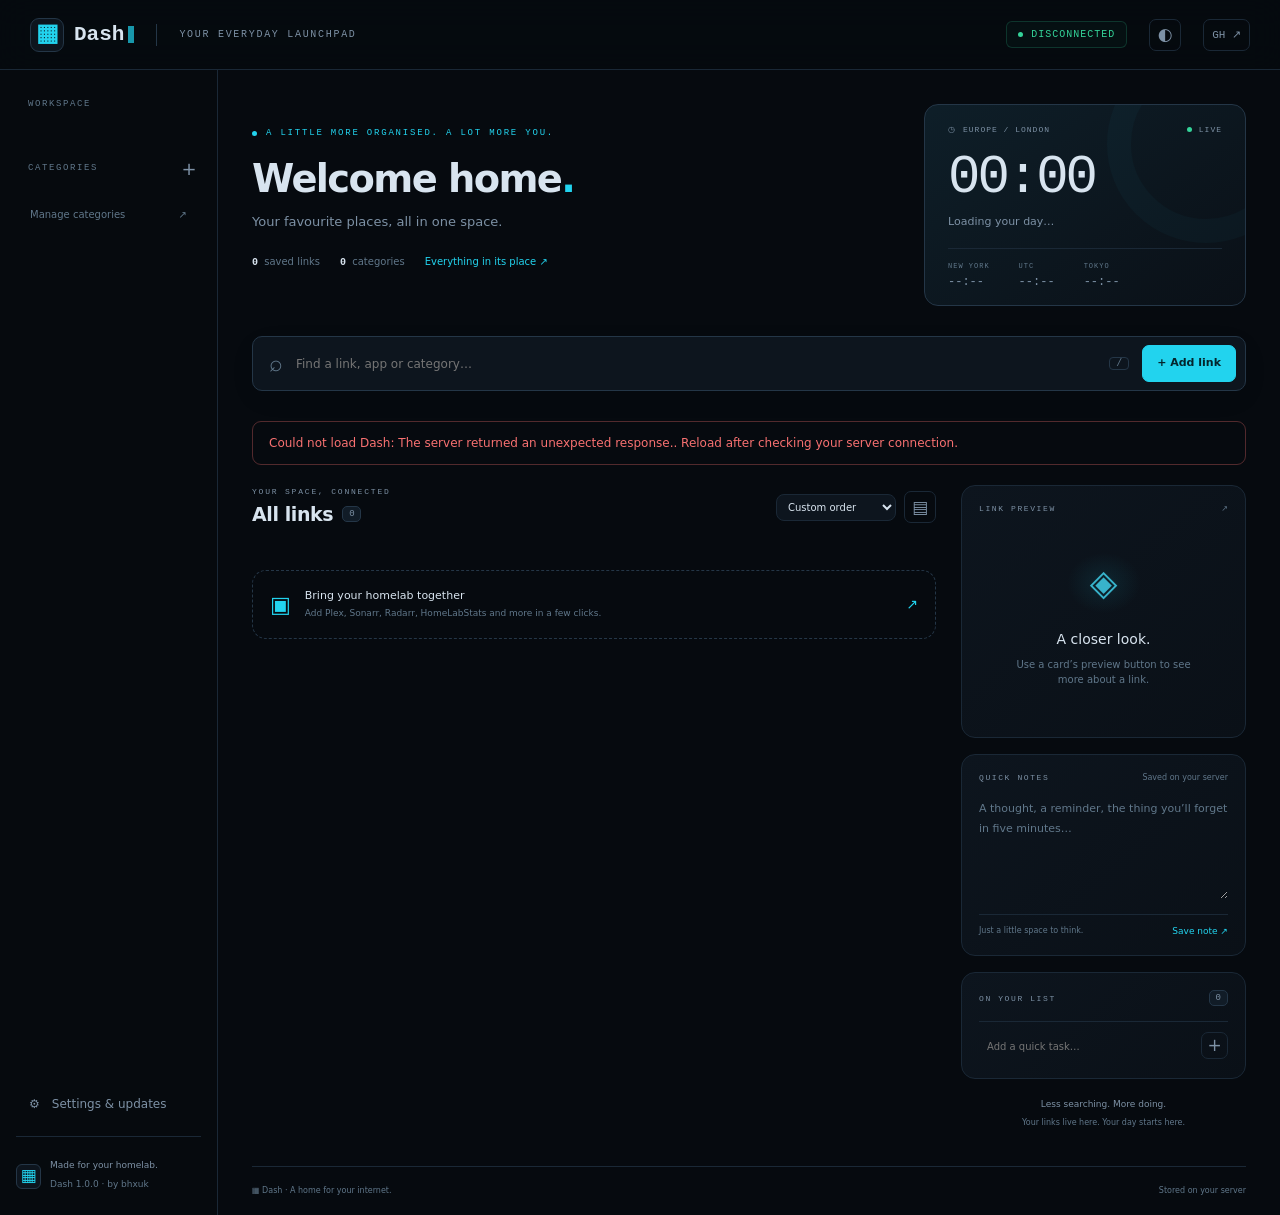
==== app/static/index.html @ 70011d91 "Build Dash v1.0.0 with Docker dashboard, release updates and website" ====
<!doctype html>
<html lang="en"><head><meta charset="utf-8"><meta name="viewport" content="width=device-width,initial-scale=1"><meta name="theme-color" content="#060a0f"><meta name="description" content="Dash by bhxuk. Your links, apps and everyday essentials in one personal dashboard."><title>Dash · Your everyday launchpad</title><link rel="icon" href="icon.svg" type="image/svg+xml"><link rel="stylesheet" href="app.css"><script defer src="app.js"></script></head>
<body>
<div id="demoBanner" class="demo-banner" hidden>INTERACTIVE DEMO · Changes stay in this browser. <a href="../#install">Run Dash on your server ↗</a></div>
<header class="top"><a class="logo" href="#"><span class="mark">▦</span> Dash<span class="cursor"></span></a><span class="divider"></span><span class="top-sub">YOUR EVERYDAY LAUNCHPAD</span><span class="spacer"></span><span class="pill"><i></i><span id="connection">LOCAL NETWORK</span></span><button id="themeToggle" class="iconbtn" aria-label="Toggle light and dark theme">◐</button><a class="iconbtn github" href="https://github.com/bhxuk/Dash" target="_blank" rel="noopener noreferrer" aria-label="GitHub repository">GH ↗</a></header>
<div class="shell">
<aside class="sidebar"><div class="side-label">WORKSPACE</div><nav id="mainNav" aria-label="Dashboard views"></nav><div class="side-title"><span class="side-label">CATEGORIES</span><button class="iconbtn" id="addCategory" aria-label="Add category">+</button></div><nav id="categoryNav" aria-label="Link categories"></nav><button class="sidebar-add" id="manageCategories">Manage categories <span>↗</span></button><div class="side-bottom"><button id="openSettings" class="navitem">⚙ <span>Settings & updates</span></button><div class="side-foot"><span class="mark mini">▦</span><div><b>Made for your homelab.</b><span>Dash <span id="version">1.0.0</span> · by bhxuk</span></div></div></div></aside>
<main>
<section class="hero"><div class="hero-copy"><div class="eyebrow"><span class="tiny-dot"></span> A LITTLE MORE ORGANISED. A LOT MORE YOU.</div><h1 id="greeting">Welcome home<span>.</span></h1><p id="dashboardName">Your favourite places, all in one space.</p><div class="hero-stats"><span><b id="linkCount">0</b> saved links</span><span><b id="categoryCount">0</b> categories</span><span class="accent-text">Everything in its place ↗</span></div></div><div class="clock-wrap"><div class="clock-label"><span>◷</span> <span id="clockZone">EUROPE / LONDON</span><span class="spacer"></span><span class="live-dot"></span> LIVE</div><div id="clock" class="clock">00:00</div><div id="date" class="date">Loading your day…</div><div class="world-clocks"><div><span>NEW YORK</span><b id="clockNY">--:--</b></div><div><span>UTC</span><b id="clockUTC">--:--</b></div><div><span>TOKYO</span><b id="clockTokyo">--:--</b></div></div></div></section>
<div class="commandbar"><span class="search-icon">⌕</span><input id="search" type="search" placeholder="Find a link, app or category…" aria-label="Search saved links"><kbd>/</kbd><button id="addLink" class="btn primary">+ Add link</button></div>
<div id="errorBanner" class="error-banner" hidden></div>
<div class="workspace"><section class="link-section"><div class="section-head"><div><div class="eyebrow" id="viewEyebrow">YOUR SPACE, CONNECTED</div><h2 id="viewTitle">All links <span id="viewCount" class="count">0</span></h2></div><div class="section-actions"><select id="sort" aria-label="Sort links"><option value="manual">Custom order</option><option value="name">A–Z</option><option value="visits">Most opened</option><option value="recent">Recently opened</option></select><button class="iconbtn" id="compactToggle" aria-label="Toggle compact cards">▤</button></div></div><div id="linkGrid" class="link-grid"></div><div id="empty" class="empty panel" hidden><span>◇</span><h3>A little room for something good.</h3><p id="emptyText">Add a link to make this space yours.</p><button id="emptyAdd" class="btn primary">+ Add your first link</button></div><button id="starterButton" class="starter"><span class="starter-icon">▣</span><span><b>Bring your homelab together</b><small>Add Plex, Sonarr, Radarr, HomeLabStats and more in a few clicks.</small></span><span class="starter-arrow">↗</span></button></section>
<aside class="right-rail"><section class="panel preview-panel"><div class="panel-heading"><h3>LINK PREVIEW</h3><span class="dim">↗</span></div><div id="previewContent"><div class="preview-placeholder"><div class="preview-orbit">◈</div><b>A closer look.</b><p>Use a card’s preview button to see more about a link.</p></div></div></section><section class="panel notes-panel"><div class="panel-heading"><h3>QUICK NOTES</h3><span id="noteStatus" class="dim">Saved on your server</span></div><textarea id="notes" maxlength="20000" aria-label="Quick notes" placeholder="A thought, a reminder, the thing you’ll forget in five minutes…"></textarea><div class="notes-foot"><span>Just a little space to think.</span><button class="textbtn" id="saveNotes">Save note ↗</button></div></section><section class="panel tasks-panel"><div class="panel-heading"><h3>ON YOUR LIST</h3><span id="taskCount" class="count">0</span></div><div id="tasks"></div><form id="taskForm"><input id="taskInput" maxlength="200" placeholder="Add a quick task…" aria-label="New task" required><button class="iconbtn" aria-label="Add task">+</button></form></section><div class="rail-footer">Less searching. More doing.<br><span>Your links live here. Your day starts here.</span></div></aside></div>
<footer><span>▦ Dash · A home for your internet.</span><span id="saveState">Stored on your server</span></footer>
</main></div>
<dialog id="editor"><form id="linkForm"><div class="dialog-head"><div><div class="eyebrow">MAKE IT YOURS</div><h2 id="editorTitle">Add a link</h2></div><button type="button" class="iconbtn" data-close aria-label="Close editor">✕</button></div><input type="hidden" id="linkId"><div class="form-grid"><label>Name<input id="linkName" maxlength="80" required placeholder="e.g. Plex"></label><label>Category<select id="linkCategory" required></select></label><label class="wide">Website or app URL<input id="linkUrl" type="url" required maxlength="2048" placeholder="http://server.local:32400/web"></label><label class="wide">Description<textarea id="linkDescription" maxlength="500" rows="2" placeholder="What lives here?"></textarea></label><label>Icon / initials<input id="linkIcon" maxlength="8" placeholder="▶ or PX"></label><label>Accent colour<select id="linkColor"><option value="#22d3ee">Cyan</option><option value="#a78bfa">Violet</option><option value="#34d399">Mint</option><option value="#fbbf24">Amber</option><option value="#f472b6">Pink</option><option value="#60a5fa">Blue</option></select></label><label class="wide">Preview image URL <span class="dim">(optional)</span><input id="linkImage" type="url" maxlength="2048" placeholder="https://example.com/preview.jpg"></label><label class="checklabel wide"><input id="linkPinned" type="checkbox"> Pin to favourites</label></div><div class="dialog-foot"><button type="button" id="deleteLink" class="btn danger" hidden>Delete link</button><span class="spacer"></span><button type="button" class="btn" data-close>Cancel</button><button type="submit" class="btn primary">Save link</button></div></form></dialog>
<dialog id="categoryDialog"><div class="dialog-head"><div><div class="eyebrow">A PLACE FOR EVERYTHING</div><h2>Categories</h2></div><button class="iconbtn" data-close aria-label="Close categories">✕</button></div><div id="categoryList"></div><form id="categoryForm" class="inline-form"><input id="categoryName" placeholder="New category name" maxlength="40" required aria-label="Category name"><button class="btn primary">+ Add</button></form><p class="hint">Rename or move categories using the controls above. A category must be empty before it can be deleted.</p></dialog>
<dialog id="settingsDialog" class="settings-dialog"><div class="dialog-head"><div><div class="eyebrow">YOUR DASH, YOUR WAY</div><h2>Settings & updates</h2></div><button class="iconbtn" data-close aria-label="Close settings">✕</button></div><div class="settings-tabs" role="tablist"><button class="active" data-tab="appearance">Appearance</button><button data-tab="data">Data & backup</button><button data-tab="updates">Updates</button></div><section id="settings-appearance" class="settings-view"><form id="settingsForm"><div class="form-grid"><label class="wide">Dashboard subtitle<input id="settingName" maxlength="60"></label><label>Theme<select id="settingTheme"><option value="dark">Midnight</option><option value="light">Daylight</option></select></label><label>Background<select id="settingBackground"><option value="aurora">Aurora glow</option><option value="plain">Plain</option><option value="grid">Subtle grid</option></select></label><label>Main clock time zone<input id="settingTimezone" placeholder="Europe/London" required></label><label>Accent<select id="settingAccent"></select></label><label class="checklabel"><input id="settingSeconds" type="checkbox"> Show clock seconds</label><label class="checklabel"><input id="settingCompact" type="checkbox"> Compact cards</label></div><p class="hint">Dates use UK formatting. World clocks show New York, UTC and Tokyo.</p><button class="btn primary">Save preferences</button></form></section><section id="settings-data" class="settings-view" hidden><h3>Keep a copy of your space.</h3><p>Export your links, categories, notes, tasks and appearance as a JSON file. Import it to restore or move your dashboard.</p><div class="row"><button class="btn primary" id="exportData">↓ Export backup</button><button class="btn" id="importButton">↑ Import backup</button><input type="file" id="importFile" accept=".json,application/json" hidden></div><hr><h3>Server snapshot</h3><p>Create an additional copy in the server’s data/backups folder. Imports and updates create one automatically.</p><button class="btn" id="backupData">Create snapshot</button><div class="notice">No login is enabled. Keep Dash on your trusted LAN; anyone who can reach it can edit the dashboard.</div></section><section id="settings-updates" class="settings-view" hidden><div class="version-grid"><div><span>INSTALLED</span><b id="installedVersion">1.0.0</b></div><div><span>LATEST</span><b id="latestVersion">—</b></div><div><span>CHANNEL</span><b>Stable</b></div></div><p id="updateMessage">Check GitHub for a published release.</p><div class="row"><button class="btn" id="checkUpdates">Check for updates</button><button class="btn primary" id="applyUpdate" hidden>Update now ↗</button></div><pre id="updateLog" hidden></pre><hr><h3>Changelog</h3><pre id="changelog" class="changelog">Loading…</pre></section></dialog>
<dialog id="starterDialog"><form id="starterForm"><div class="dialog-head"><div><div class="eyebrow">THE WHOLE HOMELAB, ONE PLACE</div><h2>Add your apps</h2></div><button type="button" class="iconbtn" data-close aria-label="Close starter pack">✕</button></div><label>Server address<input id="starterHost" required placeholder="server.local"></label><p class="hint">Choose the shortcuts to add. Standard ports are starting points; edit any card afterwards to match your setup.</p><div id="starterOptions" class="starter-options"></div><div class="dialog-foot"><button type="button" class="btn" data-close>Cancel</button><button class="btn primary">Add selected apps</button></div></form></dialog>
<dialog id="embedDialog" class="embed-dialog"><div class="dialog-head"><h2 id="embedTitle">Website preview</h2><span class="spacer"></span><button class="iconbtn" data-close aria-label="Close website preview">✕</button></div><p class="notice">Some sites block embedded previews. If the area stays blank or shows an error, use <a id="embedOpen" target="_blank" rel="noopener noreferrer">Open website ↗</a>.</p><iframe id="embedFrame" title="Selected website preview" sandbox="allow-scripts allow-forms allow-same-origin" referrerpolicy="no-referrer"></iframe></dialog>
<div id="toast" role="status" aria-live="polite"></div>
</body></html>
---- app/static/app.css ----
:root{color-scheme:dark;--bg:#060a0f;--bg2:#0a1017;--panel:#0d151e;--panel2:#111c27;--line:#1a2836;--line2:#243647;--text:#d8e4ef;--muted:#7d91a5;--dim:#60778a;--accent:#22d3ee;--green:#34d399;--red:#f87171;--sans:system-ui,-apple-system,"Segoe UI",sans-serif;--mono:ui-monospace,"Cascadia Code",Consolas,monospace;--r:14px}
*{box-sizing:border-box}[hidden]{display:none!important}body{margin:0;background:var(--bg);color:var(--text);font:14px/1.5 var(--sans);-webkit-font-smoothing:antialiased}body[data-theme=light]{color-scheme:light;--bg:#eef3f8;--bg2:#f7f9fc;--panel:#fff;--panel2:#e9f0f6;--line:#dce5ed;--line2:#c9d7e3;--text:#172d40;--muted:#52697c;--dim:#657b8c}body[data-background=aurora]{background-image:radial-gradient(900px 500px at 80% 5%,color-mix(in srgb,var(--accent) 6%,transparent),transparent 65%),radial-gradient(700px 500px at 15% 70%,#a78bfa08,transparent 65%)}body[data-background=grid]{background-image:linear-gradient(var(--line) 1px,transparent 1px),linear-gradient(90deg,var(--line) 1px,transparent 1px);background-size:42px 42px}a{color:var(--accent);text-decoration:none}button,input,select,textarea{font:inherit}button{cursor:pointer;color:inherit}input,textarea,select{background:var(--bg2);border:1px solid var(--line2);border-radius:8px;padding:10px 12px;color:var(--text);min-width:0}input:focus,textarea:focus,select:focus{outline:2px solid color-mix(in srgb,var(--accent) 50%,transparent);outline-offset:2px}button:focus-visible,a:focus-visible{outline:2px solid var(--accent);outline-offset:3px}button:disabled{opacity:.5;cursor:wait}.spacer{flex:1}.dim,.hint{color:var(--dim)}.hint{font-size:12px}.accent-text{color:var(--accent)}.top{height:70px;border-bottom:1px solid var(--line);display:flex;align-items:center;gap:22px;padding:0 30px;position:sticky;top:0;z-index:10;background:color-mix(in srgb,var(--bg) 90%,transparent);backdrop-filter:blur(16px)}.logo{color:var(--text);font-size:21px;font-weight:700;display:flex;align-items:center;gap:10px;font-family:var(--mono)}.mark{display:inline-flex;align-items:center;justify-content:center;border:1px solid var(--line2);border-radius:9px;width:34px;height:34px;color:var(--accent);background:var(--panel);font-size:24px}.cursor{height:17px;width:6px;background:var(--accent);margin-left:-6px;opacity:.7}.divider{height:22px;border-left:1px solid var(--line2)}.top-sub{font:10px var(--mono);letter-spacing:1.7px;color:var(--muted)}.pill{display:flex;align-items:center;gap:8px;border:1px solid #34d39930;background:#34d39908;color:var(--green);font:10px var(--mono);letter-spacing:1px;padding:7px 11px;border-radius:6px}.pill i,.tiny-dot,.live-dot{width:5px;height:5px;background:currentColor;border-radius:50%;display:inline-block}.iconbtn{display:inline-flex;align-items:center;justify-content:center;border:1px solid var(--line);background:transparent;border-radius:7px;width:32px;height:32px;color:var(--muted);font-size:17px;flex:none}.iconbtn:hover{color:var(--accent);border-color:var(--line2);background:var(--panel2)}.github{width:auto;font:11px var(--mono);padding:0 8px}.shell{display:grid;grid-template-columns:218px minmax(0,1fr);min-height:calc(100vh - 70px)}.sidebar{border-right:1px solid var(--line);padding:29px 16px 0;display:flex;flex-direction:column;background:color-mix(in srgb,var(--bg) 70%,transparent)}.side-label{font:9px var(--mono);letter-spacing:1.6px;color:var(--dim);padding-left:12px}.side-title{display:flex;align-items:center;justify-content:space-between;margin-top:32px;margin-bottom:10px}.side-title .iconbtn{border:0;width:24px;height:24px;font-size:18px}.sidebar nav{display:grid;gap:5px}.sidebar nav:first-of-type{margin-top:15px}.navitem{display:flex;gap:12px;align-items:center;text-align:left;width:100%;padding:10px 12px;border:1px solid transparent;background:transparent;border-radius:8px;color:var(--muted);font-size:12px}.navitem>span:first-of-type{flex:1}.navitem .nav-count{flex:none}.navitem .nav-count{font:10px var(--mono);background:var(--panel2);border-radius:4px;padding:1px 5px}.navitem:hover{background:var(--panel)}.navitem.active{color:var(--accent);border-color:color-mix(in srgb,var(--accent) 18%,transparent);background:color-mix(in srgb,var(--accent) 7%,transparent)}.navitem.active .nav-count{background:color-mix(in srgb,var(--accent) 12%,transparent)}.sidebar-add{border:0;background:none;color:var(--dim);text-align:left;font-size:10px;margin:16px 8px 30px;display:flex;justify-content:space-between}.side-bottom{margin-top:auto;padding-top:40px}.side-foot{border-top:1px solid var(--line);margin-top:12px;padding:22px 0;display:flex;gap:9px;align-items:center}.mini{width:25px;height:25px;font-size:17px;border-radius:6px}.side-foot b{display:block;font-size:9px;font-weight:500;color:var(--muted)}.side-foot div>span{font-size:9px;color:var(--dim)}main{width:100%;max-width:1650px;margin:auto;padding:34px 34px 0}.hero{display:grid;grid-template-columns:minmax(0,1fr) 322px;gap:25px;margin-bottom:30px}.hero-copy{padding:24px 0}.eyebrow{font:9px var(--mono);letter-spacing:1.8px;color:var(--muted)}.hero-copy .eyebrow{color:var(--accent);display:flex;align-items:center;gap:9px}h1{font-size:clamp(30px,3vw,46px);font-weight:650;letter-spacing:-1.6px;margin:18px 0 7px;line-height:1.2}h1 span{color:var(--accent)}.hero-copy p{font-size:13px;color:var(--muted);margin:10px 0 22px}.hero-stats{display:flex;gap:20px;font-size:10px;color:var(--dim);flex-wrap:wrap}.hero-stats b{color:var(--text);font-family:var(--mono);margin-right:3px}.hero-stats .accent-text{font-size:10px}.clock-wrap{background:linear-gradient(145deg,color-mix(in srgb,var(--accent) 5%,var(--panel)),var(--bg2));border:1px solid var(--line2);border-radius:var(--r);padding:20px 23px 16px;position:relative;overflow:hidden}.clock-wrap:after{content:"";position:absolute;width:150px;height:150px;right:-60px;top:-60px;border-radius:50%;border:24px solid color-mix(in srgb,var(--accent) 3%,transparent);pointer-events:none}.clock-label{display:flex;align-items:center;gap:7px;font:8px var(--mono);letter-spacing:1px;color:var(--muted)}.live-dot{color:var(--green)}.clock{font:54px/1.2 var(--mono);letter-spacing:-3px;color:var(--text);margin:12px 0 3px;font-variant-numeric:tabular-nums}.clock.with-seconds{font-size:43px}.date{font-size:11px;color:var(--muted)}.world-clocks{display:flex;gap:29px;border-top:1px solid var(--line);padding-top:13px;margin-top:18px}.world-clocks span{font:7px var(--mono);letter-spacing:1px;color:var(--dim);display:block}.world-clocks b{font:12px var(--mono);margin-top:5px;display:block;color:var(--muted)}.commandbar{display:flex;align-items:center;gap:13px;border:1px solid var(--line2);background:var(--panel);border-radius:10px;padding:8px 9px 8px 16px;margin-bottom:30px;box-shadow:0 8px 30px #0000000a}.commandbar input{flex:1;background:none;border:0;padding:5px 0;outline:0;font-size:12px}.search-icon{font-size:23px;color:var(--dim);line-height:1}kbd{font:10px var(--mono);border:1px solid var(--line2);border-radius:4px;padding:0 6px;color:var(--dim)}.btn{display:inline-flex;align-items:center;justify-content:center;gap:6px;border:1px solid var(--line2);border-radius:7px;background:var(--panel2);padding:9px 14px;font-size:11px;font-weight:600;color:var(--text)}.btn:hover{border-color:var(--accent);color:var(--accent)}.btn.primary{background:var(--accent);color:#04252c;border-color:var(--accent)}.btn.primary:hover{filter:brightness(1.1)}.danger{color:var(--red)}.workspace{display:grid;grid-template-columns:minmax(0,1fr) 285px;gap:25px;align-items:start}.section-head{display:flex;align-items:center;justify-content:space-between;gap:10px;margin-bottom:20px;min-height:45px}.section-head h2{font-size:19px;letter-spacing:-.4px;margin:4px 0 0;display:flex;align-items:center;gap:9px}.count{font:9px var(--mono);padding:2px 6px;border:1px solid var(--line2);border-radius:5px;color:var(--muted);background:var(--panel2)}.section-head .eyebrow{font-size:8px}.section-actions{display:flex;gap:8px;align-items:center}.section-actions select{font-size:10px;padding:6px 7px;border-color:var(--line);background:var(--panel)}.link-grid{display:grid;grid-template-columns:repeat(3,minmax(0,1fr));gap:13px}.link-card{background:linear-gradient(145deg,var(--panel),var(--bg2));border:1px solid var(--line);border-radius:var(--r);padding:17px 16px 11px;position:relative;min-width:0;transition:border-color .2s,transform .2s,box-shadow .2s}.link-card:hover{border-color:color-mix(in srgb,var(--card-accent) 55%,var(--line));transform:translateY(-2px);box-shadow:0 8px 24px #00000012}.card-top{display:flex;align-items:center;justify-content:space-between;margin-bottom:17px}.app-icon{height:39px;width:39px;display:flex;align-items:center;justify-content:center;border:1px solid color-mix(in srgb,var(--card-accent,var(--accent)) 25%,transparent);border-radius:11px;background:color-mix(in srgb,var(--card-accent,var(--accent)) 9%,var(--bg2));font:600 17px var(--mono);color:var(--card-accent,var(--accent));flex:none}.pin{border:0;background:transparent;color:var(--dim);font-size:17px;padding:4px}.pin.on{color:var(--card-accent)}.link-main{display:block;color:var(--text);outline-offset:5px}.link-main h3{font-size:13px;margin:0 0 5px;font-weight:600;white-space:nowrap;overflow:hidden;text-overflow:ellipsis;display:flex;gap:8px;justify-content:space-between}.link-main h3 span{font-weight:400;color:var(--dim);font-size:11px}.link-main p{font-size:10px;color:var(--muted);line-height:1.6;height:32px;overflow:hidden;display:-webkit-box;-webkit-line-clamp:2;-webkit-box-orient:vertical;margin:0 0 14px}.card-bottom{border-top:1px solid var(--line);padding-top:9px;display:flex;align-items:center;gap:7px}.card-bottom small{font:8px var(--mono);color:var(--dim);overflow:hidden;text-overflow:ellipsis;white-space:nowrap;flex:1}.card-bottom button{border:0;background:none;color:var(--dim);font-size:12px;padding:2px 4px}.card-bottom button:hover{color:var(--accent)}.drag-handle{cursor:grab}.card-bottom .move{display:none}.link-card:focus-within .move{display:inline-block}.link-card.dragging{opacity:.35}.compact .link-grid{grid-template-columns:repeat(2,minmax(0,1fr))}.compact .link-card{padding:13px}.compact .card-top{float:left;margin:0 12px 8px 0}.compact .app-icon{width:32px;height:32px;font-size:13px}.compact .pin{display:none}.compact .link-main p{height:16px;margin-bottom:10px}.compact .card-bottom{clear:both}.panel{background:linear-gradient(140deg,var(--panel),var(--bg2));border:1px solid var(--line);border-radius:var(--r);padding:17px}.right-rail{display:grid;gap:16px}.panel-heading{display:flex;justify-content:space-between;align-items:center;margin-bottom:15px;gap:8px}.panel-heading h3{margin:0;font:8px var(--mono);letter-spacing:1.6px;color:var(--muted)}.panel-heading .dim{font-size:8px}.preview-placeholder{padding:20px 14px 26px;text-align:center}.preview-orbit{width:80px;height:66px;display:flex;align-items:center;justify-content:center;margin:0 auto 13px;font-size:36px;color:color-mix(in srgb,var(--accent) 65%,var(--dim));background:radial-gradient(ellipse,color-mix(in srgb,var(--accent) 10%,transparent),transparent 65%)}.preview-placeholder b{font-size:14px;font-weight:500}.preview-placeholder p{font-size:10px;color:var(--dim);max-width:180px;margin:7px auto}.preview-detail .app-icon{width:54px;height:54px;font-size:24px;margin-bottom:14px}.preview-detail h3{margin:0 0 5px;font-size:19px;word-break:break-word}.preview-detail p{font-size:11px;color:var(--muted);white-space:pre-wrap;word-break:break-word}.preview-domain{font:9px var(--mono);color:var(--dim);word-break:break-all}.preview-image{width:100%;aspect-ratio:16/10;object-fit:cover;border:1px solid var(--line);border-radius:8px;margin-bottom:13px}.preview-meta{font-size:9px;color:var(--dim);margin:12px 0}.preview-buttons{display:flex;gap:7px;flex-wrap:wrap}.preview-buttons .btn{font-size:9px;padding:7px 10px}.preview-detail .hint{font-size:9px}.notes-panel textarea{resize:vertical;min-height:100px;width:100%;border:0;background:none;padding:0;color:var(--text);font-size:11px;line-height:1.8}.notes-panel textarea::placeholder{color:var(--dim)}.notes-foot{display:flex;justify-content:space-between;gap:5px;border-top:1px solid var(--line);padding-top:10px;margin-top:9px;font-size:8px;color:var(--dim)}.textbtn{border:0;padding:0;background:none;color:var(--accent);font-size:9px}.task{display:flex;gap:8px;align-items:center;margin-bottom:10px;font-size:11px;word-break:break-word}.task input{accent-color:var(--accent)}.task span{flex:1}.task.done span{text-decoration:line-through;color:var(--dim)}.task .iconbtn{width:20px;height:20px;font-size:11px;border:0}.tasks-panel form{display:flex;gap:5px;border-top:1px solid var(--line);padding-top:10px}.tasks-panel form input{width:100%;font-size:10px;padding:7px 8px;background:none;border:0}.tasks-panel form button{width:27px;height:27px}.rail-footer{text-align:center;font-size:9px;color:var(--muted);line-height:2}.rail-footer span{font-size:8px;color:var(--dim)}.starter{display:flex;align-items:center;gap:14px;width:100%;padding:17px;border:1px dashed var(--line2);border-radius:var(--r);background:transparent;margin-top:20px;text-align:left}.starter:hover{border-color:var(--accent)}.starter-icon{font-size:22px;color:var(--accent)}.starter b{font-size:11px;font-weight:500;display:block}.starter small{display:block;font-size:9px;color:var(--dim);margin-top:3px}.starter-arrow{margin-left:auto;color:var(--accent)}footer{border-top:1px solid var(--line);margin-top:35px;padding:18px 0;display:flex;justify-content:space-between;font-size:8px;color:var(--dim)}.empty{text-align:center;padding:45px 20px}.empty>span{font-size:30px;color:var(--accent)}.empty h3{font-size:15px}.empty p{font-size:12px;color:var(--muted)}dialog{width:min(540px,calc(100% - 30px));max-height:90vh;border:1px solid var(--line2);border-radius:17px;background:var(--panel);color:var(--text);padding:25px;box-shadow:0 30px 90px #0008}dialog::backdrop{background:#020508ba;backdrop-filter:blur(5px)}.dialog-head{display:flex;align-items:center;justify-content:space-between;gap:10px;margin-bottom:24px}.dialog-head h2{font-size:22px;margin:4px 0}.dialog-head .eyebrow{font-size:8px}.form-grid{display:grid;grid-template-columns:1fr 1fr;gap:15px}.wide{grid-column:1/-1}label{font-size:11px;color:var(--muted);display:flex;flex-direction:column;gap:6px}label input,label textarea,label select{width:100%;font-size:12px}.checklabel{flex-direction:row;align-items:center}.checklabel input{width:auto;accent-color:var(--accent)}.dialog-foot{display:flex;gap:8px;align-items:center;border-top:1px solid var(--line);padding-top:18px;margin-top:22px}.settings-dialog{width:min(680px,calc(100% - 30px))}.settings-tabs{display:flex;gap:5px;border-bottom:1px solid var(--line);margin-bottom:22px}.settings-tabs button{border:0;border-bottom:2px solid transparent;background:none;color:var(--muted);padding:9px 12px;font-size:12px}.settings-tabs .active{border-color:var(--accent);color:var(--accent)}.settings-view p{font-size:12px;color:var(--muted)}.settings-view h3{font-size:14px}.settings-view .btn{margin-top:8px}.row{display:flex;gap:10px;align-items:center;flex-wrap:wrap}hr{border:0;border-top:1px solid var(--line);margin:24px 0}.notice{background:var(--bg2);border:1px solid var(--line2);border-radius:8px;font-size:11px;color:var(--muted);padding:12px;margin-top:20px}.version-grid{display:grid;grid-template-columns:repeat(3,1fr);gap:12px}.version-grid>div{border:1px solid var(--line);border-radius:9px;padding:14px;background:var(--bg2)}.version-grid span{display:block;font:8px var(--mono);color:var(--muted);letter-spacing:1px}.version-grid b{display:block;font:22px var(--mono);margin-top:7px}.changelog,#updateLog{font:11px/1.8 var(--mono);white-space:pre-wrap;overflow:auto;max-height:300px;word-break:break-word;background:var(--bg2);padding:14px;border:1px solid var(--line);border-radius:8px}.category-row{display:flex;gap:6px;margin-bottom:9px;align-items:center}.category-row input{flex:1;width:100%;font-size:12px}.category-row .iconbtn{font-size:13px}.inline-form{display:flex;gap:8px;border-top:1px solid var(--line);padding-top:17px;margin-top:17px}.inline-form input{flex:1;width:100%;font-size:12px}.starter-options{display:grid;grid-template-columns:1fr 1fr;gap:10px}.starter-choice{display:flex;flex-direction:row;gap:10px;border:1px solid var(--line);border-radius:8px;padding:12px;background:var(--bg2);align-items:center}.starter-choice input{width:auto;accent-color:var(--accent)}.starter-choice small{display:block;font:9px var(--mono);color:var(--dim);margin-top:3px}.embed-dialog{width:min(1100px,calc(100% - 30px));height:85vh;display:none;flex-direction:column}.embed-dialog[open]{display:flex}.embed-dialog .dialog-head{margin-bottom:0}.embed-dialog iframe{flex:1;border:1px solid var(--line);border-radius:8px;width:100%;background:white;min-height:200px;margin-top:15px}.embed-dialog .notice{margin-top:10px}#toast{position:fixed;bottom:24px;left:50%;transform:translate(-50%,30px);opacity:0;pointer-events:none;z-index:100;border:1px solid var(--line2);background:var(--panel2);box-shadow:0 10px 30px #0004;padding:12px 20px;border-radius:10px;font-size:12px;max-width:90vw;transition:.2s}#toast.show{transform:translate(-50%,0);opacity:1}.error-banner{border:1px solid #f8717150;color:var(--red);padding:12px 16px;margin-bottom:20px;border-radius:9px;font-size:12px}.demo-banner{background:linear-gradient(90deg,#22d3ee15,#a78bfa15);padding:8px 15px;text-align:center;font-size:11px;border-bottom:1px solid var(--line);color:var(--muted)}.demo-banner a{margin-left:12px}@media(min-width:1600px){.link-grid{grid-template-columns:repeat(4,minmax(0,1fr))}}@media(max-width:1220px){main{padding:26px 24px 0}.workspace{grid-template-columns:minmax(0,1fr) 250px;gap:18px}.link-grid{grid-template-columns:repeat(2,minmax(0,1fr))}.hero{grid-template-columns:minmax(0,1fr) 295px}.hero-stats .accent-text{display:none}.hero-copy .eyebrow{font-size:8px;letter-spacing:1px}}@media(max-width:1000px){.shell{grid-template-columns:180px minmax(0,1fr)}.sidebar{padding-left:10px;padding-right:10px}.workspace{grid-template-columns:1fr}.right-rail{grid-template-columns:1fr 1fr}.preview-panel{grid-row:span 2}.rail-footer{display:none}.link-grid{grid-template-columns:repeat(3,minmax(0,1fr))}.hero{grid-template-columns:1fr 260px;gap:12px}.clock{font-size:47px}.hero-stats{gap:10px}.clock-wrap{padding:17px}.hero-copy{padding:16px 0}.hero-copy .eyebrow{font-size:7px}.hero-copy p{font-size:11px}.top-sub{font-size:8px}}@media(max-width:760px){.top{height:60px;padding:0 17px;gap:12px}.top-sub,.divider,.github{display:none}.pill{font-size:8px}.shell{display:block}.sidebar{padding:14px 17px 0;border:0;background:none}.sidebar>.side-label,.side-title,.sidebar-add,.side-bottom{display:none}.sidebar nav{display:flex;overflow:auto;gap:6px;scrollbar-width:none}.sidebar nav:first-of-type{margin:0}.sidebar nav:last-of-type{margin-top:9px}.navitem{width:auto;white-space:nowrap;padding:7px 10px;font-size:10px;gap:7px}.sidebar nav:last-of-type .navitem{border-color:var(--line)}main{padding:22px 17px 0}.hero{grid-template-columns:1fr 230px}.hero-copy .eyebrow{font-size:6px;letter-spacing:.5px}.hero-copy h1{font-size:30px}.hero-copy p{font-size:11px;margin:9px 0}.hero-stats{font-size:8px;margin-top:18px}.clock-wrap{padding:14px}.clock-label{font-size:6px}.clock{font-size:43px}.clock.with-seconds{font-size:32px}.world-clocks{gap:20px}.clock-wrap .date{font-size:9px}.hero{margin-bottom:22px}.commandbar{margin-bottom:22px}.link-grid{grid-template-columns:repeat(3,minmax(0,1fr))}.link-card{padding:13px 12px 9px}.card-top{margin-bottom:12px}.link-main h3{font-size:12px}.link-main p{font-size:9px}.right-rail{gap:12px}.section-head h2{font-size:17px}.section-head .eyebrow{font-size:7px}#openSettings{display:block}.shell:after{content:none}.top #themeToggle{margin-left:0}footer{padding-bottom:60px}.sidebar .side-bottom{display:block;position:fixed;bottom:15px;right:15px;z-index:9;margin:0;padding:0}.side-bottom .side-foot{display:none}.side-bottom>.navitem{background:var(--panel2);border-color:var(--line2);box-shadow:0 5px 20px #0004;font-size:10px;padding:10px}.side-bottom .navitem span{display:inline}}@media(max-width:520px){.hero{grid-template-columns:1fr}.hero-copy{padding:0 0 5px}.hero-copy .eyebrow{font-size:7px;letter-spacing:1px}.hero-copy h1{font-size:36px;margin-top:12px}.hero-copy p{font-size:12px}.hero-stats{font-size:10px;margin:12px 0 0}.clock-wrap{display:grid;grid-template-columns:1fr 1fr;column-gap:15px;padding:17px}.clock-label{grid-column:1/-1;font-size:7px}.clock{font-size:44px;grid-column:1;margin-bottom:0}.clock.with-seconds{font-size:34px}.date{grid-column:1;font-size:9px!important}.world-clocks{grid-column:2;grid-row:2/4;margin:12px 0 0;border-top:0;border-left:1px solid var(--line);padding:0 0 0 18px;display:grid;gap:5px}.world-clocks div{display:flex;align-items:center;justify-content:space-between;gap:10px}.world-clocks span{font-size:6px}.world-clocks b{font-size:10px;margin:0}.link-grid,.compact .link-grid{grid-template-columns:repeat(2,minmax(0,1fr))}.right-rail{grid-template-columns:1fr}.preview-panel{grid-row:auto}.preview-placeholder{padding:8px}.preview-orbit{height:40px;margin-bottom:5px}.commandbar input{font-size:10px}.commandbar{gap:8px;padding-left:12px}.commandbar kbd{display:none}.commandbar .btn{font-size:10px;padding:9px}.section-actions select{max-width:112px;font-size:9px}.section-head{gap:5px}.section-head .eyebrow{letter-spacing:1px;font-size:6px}.starter small{font-size:8px}.starter b{font-size:10px}.form-grid{grid-template-columns:1fr}.wide{grid-column:auto}.settings-tabs button{padding:9px 8px;font-size:10px}.version-grid{gap:7px}.version-grid>div{padding:10px}.version-grid b{font-size:17px}.starter-options{grid-template-columns:1fr 1fr}.category-row{flex-wrap:wrap}.category-row input{flex-basis:100%}.compact .card-top{float:none;margin:0 0 8px}.link-card:focus-within .move{display:inline-block}.card-bottom .move{display:inline-block}.card-bottom small{display:none}}
@media(prefers-reduced-motion:reduce){*,*:before,*:after{animation:none!important;transition:none!important;scroll-behavior:auto!important}}
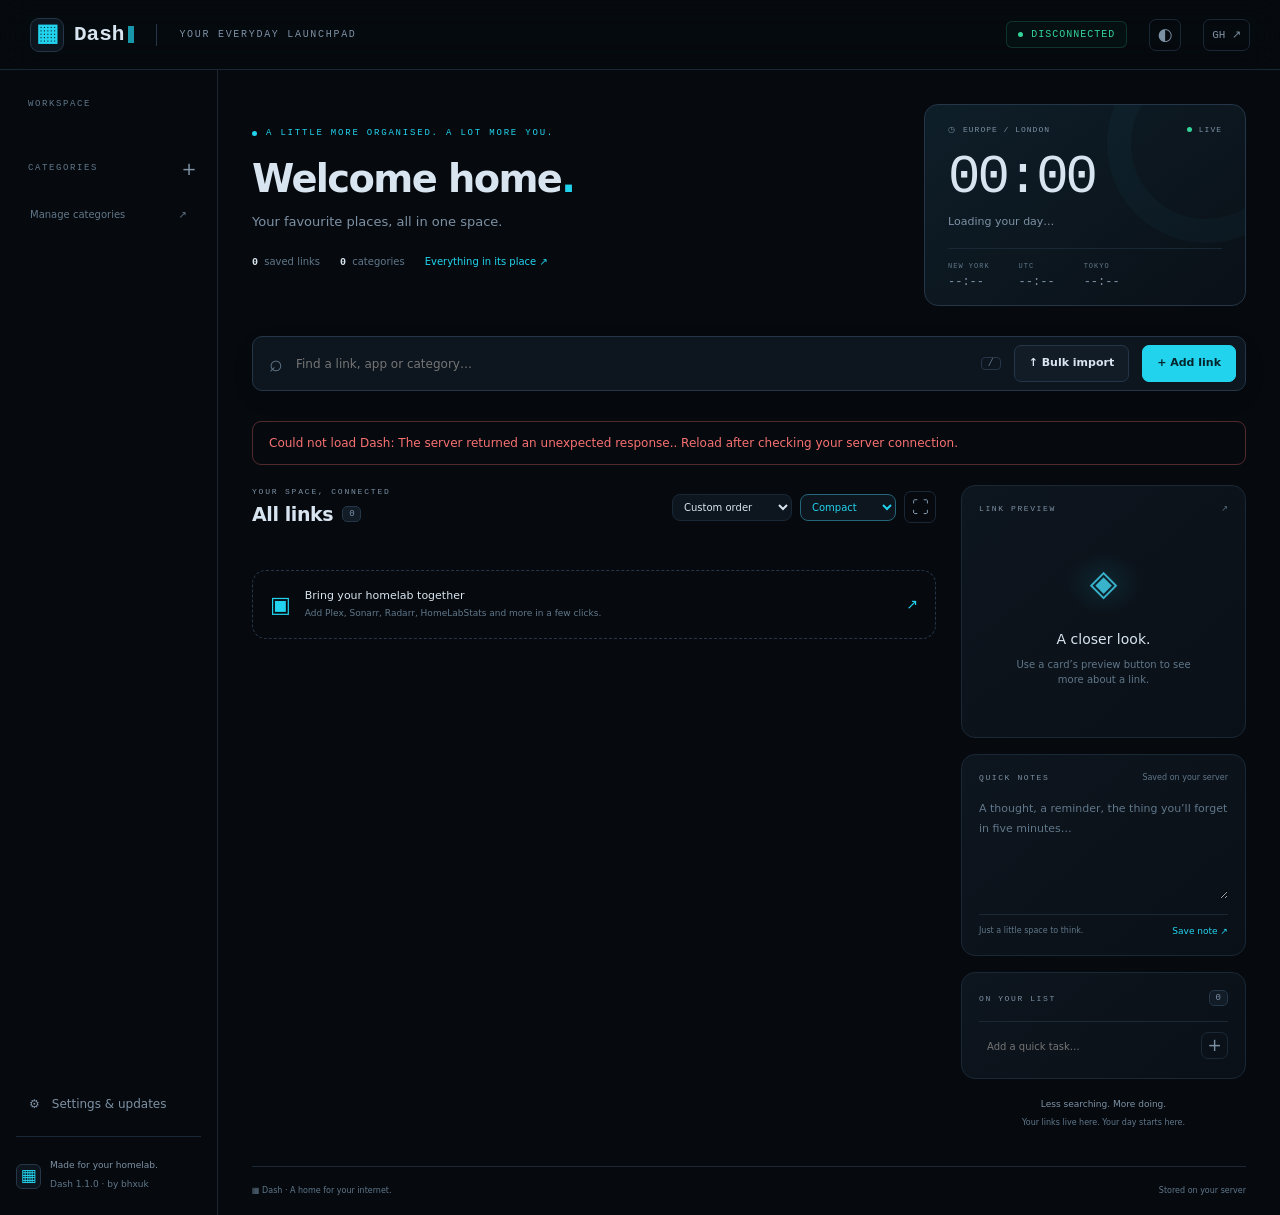
==== commit 016ee371: "Release Dash v1.1.0: bulk link imports, compact table and TV layouts" ====
--- a/app/static/index.html
+++ b/app/static/index.html
@@ -1,22 +1,23 @@
 <!doctype html>
-<html lang="en"><head><meta charset="utf-8"><meta name="viewport" content="width=device-width,initial-scale=1"><meta name="theme-color" content="#060a0f"><meta name="description" content="Dash by bhxuk. Your links, apps and everyday essentials in one personal dashboard."><title>Dash · Your everyday launchpad</title><link rel="icon" href="icon.svg" type="image/svg+xml"><link rel="stylesheet" href="app.css"><script defer src="app.js"></script></head>
+<html lang="en"><head><meta charset="utf-8"><meta name="viewport" content="width=device-width,initial-scale=1"><meta name="theme-color" content="#060a0f"><meta name="description" content="Dash by bhxuk. Your links, apps and everyday essentials in one personal dashboard."><title>Dash · Your everyday launchpad</title><link rel="icon" href="icon.svg" type="image/svg+xml"><link rel="stylesheet" href="app.css"><script defer src="importer.js"></script><script defer src="app.js"></script></head>
 <body>
 <div id="demoBanner" class="demo-banner" hidden>INTERACTIVE DEMO · Changes stay in this browser. <a href="../#install">Run Dash on your server ↗</a></div>
 <header class="top"><a class="logo" href="#"><span class="mark">▦</span> Dash<span class="cursor"></span></a><span class="divider"></span><span class="top-sub">YOUR EVERYDAY LAUNCHPAD</span><span class="spacer"></span><span class="pill"><i></i><span id="connection">LOCAL NETWORK</span></span><button id="themeToggle" class="iconbtn" aria-label="Toggle light and dark theme">◐</button><a class="iconbtn github" href="https://github.com/bhxuk/Dash" target="_blank" rel="noopener noreferrer" aria-label="GitHub repository">GH ↗</a></header>
 <div class="shell">
-<aside class="sidebar"><div class="side-label">WORKSPACE</div><nav id="mainNav" aria-label="Dashboard views"></nav><div class="side-title"><span class="side-label">CATEGORIES</span><button class="iconbtn" id="addCategory" aria-label="Add category">+</button></div><nav id="categoryNav" aria-label="Link categories"></nav><button class="sidebar-add" id="manageCategories">Manage categories <span>↗</span></button><div class="side-bottom"><button id="openSettings" class="navitem">⚙ <span>Settings & updates</span></button><div class="side-foot"><span class="mark mini">▦</span><div><b>Made for your homelab.</b><span>Dash <span id="version">1.0.0</span> · by bhxuk</span></div></div></div></aside>
+<aside class="sidebar"><div class="side-label">WORKSPACE</div><nav id="mainNav" aria-label="Dashboard views"></nav><div class="side-title"><span class="side-label">CATEGORIES</span><button class="iconbtn" id="addCategory" aria-label="Add category">+</button></div><nav id="categoryNav" aria-label="Link categories"></nav><button class="sidebar-add" id="manageCategories">Manage categories <span>↗</span></button><div class="side-bottom"><button id="openSettings" class="navitem">⚙ <span>Settings & updates</span></button><div class="side-foot"><span class="mark mini">▦</span><div><b>Made for your homelab.</b><span>Dash <span id="version">1.1.0</span> · by bhxuk</span></div></div></div></aside>
 <main>
 <section class="hero"><div class="hero-copy"><div class="eyebrow"><span class="tiny-dot"></span> A LITTLE MORE ORGANISED. A LOT MORE YOU.</div><h1 id="greeting">Welcome home<span>.</span></h1><p id="dashboardName">Your favourite places, all in one space.</p><div class="hero-stats"><span><b id="linkCount">0</b> saved links</span><span><b id="categoryCount">0</b> categories</span><span class="accent-text">Everything in its place ↗</span></div></div><div class="clock-wrap"><div class="clock-label"><span>◷</span> <span id="clockZone">EUROPE / LONDON</span><span class="spacer"></span><span class="live-dot"></span> LIVE</div><div id="clock" class="clock">00:00</div><div id="date" class="date">Loading your day…</div><div class="world-clocks"><div><span>NEW YORK</span><b id="clockNY">--:--</b></div><div><span>UTC</span><b id="clockUTC">--:--</b></div><div><span>TOKYO</span><b id="clockTokyo">--:--</b></div></div></div></section>
-<div class="commandbar"><span class="search-icon">⌕</span><input id="search" type="search" placeholder="Find a link, app or category…" aria-label="Search saved links"><kbd>/</kbd><button id="addLink" class="btn primary">+ Add link</button></div>
+<div class="commandbar"><span class="search-icon">⌕</span><input id="search" type="search" placeholder="Find a link, app or category…" aria-label="Search saved links"><kbd>/</kbd><button id="bulkImport" class="btn">↑ Bulk import</button><button id="addLink" class="btn primary">+ Add link</button></div>
 <div id="errorBanner" class="error-banner" hidden></div>
-<div class="workspace"><section class="link-section"><div class="section-head"><div><div class="eyebrow" id="viewEyebrow">YOUR SPACE, CONNECTED</div><h2 id="viewTitle">All links <span id="viewCount" class="count">0</span></h2></div><div class="section-actions"><select id="sort" aria-label="Sort links"><option value="manual">Custom order</option><option value="name">A–Z</option><option value="visits">Most opened</option><option value="recent">Recently opened</option></select><button class="iconbtn" id="compactToggle" aria-label="Toggle compact cards">▤</button></div></div><div id="linkGrid" class="link-grid"></div><div id="empty" class="empty panel" hidden><span>◇</span><h3>A little room for something good.</h3><p id="emptyText">Add a link to make this space yours.</p><button id="emptyAdd" class="btn primary">+ Add your first link</button></div><button id="starterButton" class="starter"><span class="starter-icon">▣</span><span><b>Bring your homelab together</b><small>Add Plex, Sonarr, Radarr, HomeLabStats and more in a few clicks.</small></span><span class="starter-arrow">↗</span></button></section>
+<div class="workspace"><section class="link-section"><div class="section-head"><div><div class="eyebrow" id="viewEyebrow">YOUR SPACE, CONNECTED</div><h2 id="viewTitle">All links <span id="viewCount" class="count">0</span></h2></div><div class="section-actions"><select id="sort" aria-label="Sort links"><option value="manual">Custom order</option><option value="name">A–Z</option><option value="visits">Most opened</option><option value="recent">Recently opened</option></select><select id="layoutSelect" aria-label="Dashboard layout"><option value="compact">Compact</option><option value="cards">Cards</option><option value="table">Table / list</option><option value="tv">TV launcher</option></select><button class="iconbtn" id="fullScreen" aria-label="Toggle fullscreen" title="Fullscreen">⛶</button></div></div><div id="linkGrid" class="link-grid"></div><div id="empty" class="empty panel" hidden><span>◇</span><h3>A little room for something good.</h3><p id="emptyText">Add a link to make this space yours.</p><button id="emptyAdd" class="btn primary">+ Add your first link</button></div><button id="starterButton" class="starter"><span class="starter-icon">▣</span><span><b>Bring your homelab together</b><small>Add Plex, Sonarr, Radarr, HomeLabStats and more in a few clicks.</small></span><span class="starter-arrow">↗</span></button></section>
 <aside class="right-rail"><section class="panel preview-panel"><div class="panel-heading"><h3>LINK PREVIEW</h3><span class="dim">↗</span></div><div id="previewContent"><div class="preview-placeholder"><div class="preview-orbit">◈</div><b>A closer look.</b><p>Use a card’s preview button to see more about a link.</p></div></div></section><section class="panel notes-panel"><div class="panel-heading"><h3>QUICK NOTES</h3><span id="noteStatus" class="dim">Saved on your server</span></div><textarea id="notes" maxlength="20000" aria-label="Quick notes" placeholder="A thought, a reminder, the thing you’ll forget in five minutes…"></textarea><div class="notes-foot"><span>Just a little space to think.</span><button class="textbtn" id="saveNotes">Save note ↗</button></div></section><section class="panel tasks-panel"><div class="panel-heading"><h3>ON YOUR LIST</h3><span id="taskCount" class="count">0</span></div><div id="tasks"></div><form id="taskForm"><input id="taskInput" maxlength="200" placeholder="Add a quick task…" aria-label="New task" required><button class="iconbtn" aria-label="Add task">+</button></form></section><div class="rail-footer">Less searching. More doing.<br><span>Your links live here. Your day starts here.</span></div></aside></div>
 <footer><span>▦ Dash · A home for your internet.</span><span id="saveState">Stored on your server</span></footer>
 </main></div>
 <dialog id="editor"><form id="linkForm"><div class="dialog-head"><div><div class="eyebrow">MAKE IT YOURS</div><h2 id="editorTitle">Add a link</h2></div><button type="button" class="iconbtn" data-close aria-label="Close editor">✕</button></div><input type="hidden" id="linkId"><div class="form-grid"><label>Name<input id="linkName" maxlength="80" required placeholder="e.g. Plex"></label><label>Category<select id="linkCategory" required></select></label><label class="wide">Website or app URL<input id="linkUrl" type="url" required maxlength="2048" placeholder="http://server.local:32400/web"></label><label class="wide">Description<textarea id="linkDescription" maxlength="500" rows="2" placeholder="What lives here?"></textarea></label><label>Icon / initials<input id="linkIcon" maxlength="8" placeholder="▶ or PX"></label><label>Accent colour<select id="linkColor"><option value="#22d3ee">Cyan</option><option value="#a78bfa">Violet</option><option value="#34d399">Mint</option><option value="#fbbf24">Amber</option><option value="#f472b6">Pink</option><option value="#60a5fa">Blue</option></select></label><label class="wide">Preview image URL <span class="dim">(optional)</span><input id="linkImage" type="url" maxlength="2048" placeholder="https://example.com/preview.jpg"></label><label class="checklabel wide"><input id="linkPinned" type="checkbox"> Pin to favourites</label></div><div class="dialog-foot"><button type="button" id="deleteLink" class="btn danger" hidden>Delete link</button><span class="spacer"></span><button type="button" class="btn" data-close>Cancel</button><button type="submit" class="btn primary">Save link</button></div></form></dialog>
 <dialog id="categoryDialog"><div class="dialog-head"><div><div class="eyebrow">A PLACE FOR EVERYTHING</div><h2>Categories</h2></div><button class="iconbtn" data-close aria-label="Close categories">✕</button></div><div id="categoryList"></div><form id="categoryForm" class="inline-form"><input id="categoryName" placeholder="New category name" maxlength="40" required aria-label="Category name"><button class="btn primary">+ Add</button></form><p class="hint">Rename or move categories using the controls above. A category must be empty before it can be deleted.</p></dialog>
-<dialog id="settingsDialog" class="settings-dialog"><div class="dialog-head"><div><div class="eyebrow">YOUR DASH, YOUR WAY</div><h2>Settings & updates</h2></div><button class="iconbtn" data-close aria-label="Close settings">✕</button></div><div class="settings-tabs" role="tablist"><button class="active" data-tab="appearance">Appearance</button><button data-tab="data">Data & backup</button><button data-tab="updates">Updates</button></div><section id="settings-appearance" class="settings-view"><form id="settingsForm"><div class="form-grid"><label class="wide">Dashboard subtitle<input id="settingName" maxlength="60"></label><label>Theme<select id="settingTheme"><option value="dark">Midnight</option><option value="light">Daylight</option></select></label><label>Background<select id="settingBackground"><option value="aurora">Aurora glow</option><option value="plain">Plain</option><option value="grid">Subtle grid</option></select></label><label>Main clock time zone<input id="settingTimezone" placeholder="Europe/London" required></label><label>Accent<select id="settingAccent"></select></label><label class="checklabel"><input id="settingSeconds" type="checkbox"> Show clock seconds</label><label class="checklabel"><input id="settingCompact" type="checkbox"> Compact cards</label></div><p class="hint">Dates use UK formatting. World clocks show New York, UTC and Tokyo.</p><button class="btn primary">Save preferences</button></form></section><section id="settings-data" class="settings-view" hidden><h3>Keep a copy of your space.</h3><p>Export your links, categories, notes, tasks and appearance as a JSON file. Import it to restore or move your dashboard.</p><div class="row"><button class="btn primary" id="exportData">↓ Export backup</button><button class="btn" id="importButton">↑ Import backup</button><input type="file" id="importFile" accept=".json,application/json" hidden></div><hr><h3>Server snapshot</h3><p>Create an additional copy in the server’s data/backups folder. Imports and updates create one automatically.</p><button class="btn" id="backupData">Create snapshot</button><div class="notice">No login is enabled. Keep Dash on your trusted LAN; anyone who can reach it can edit the dashboard.</div></section><section id="settings-updates" class="settings-view" hidden><div class="version-grid"><div><span>INSTALLED</span><b id="installedVersion">1.0.0</b></div><div><span>LATEST</span><b id="latestVersion">—</b></div><div><span>CHANNEL</span><b>Stable</b></div></div><p id="updateMessage">Check GitHub for a published release.</p><div class="row"><button class="btn" id="checkUpdates">Check for updates</button><button class="btn primary" id="applyUpdate" hidden>Update now ↗</button></div><pre id="updateLog" hidden></pre><hr><h3>Changelog</h3><pre id="changelog" class="changelog">Loading…</pre></section></dialog>
+<dialog id="settingsDialog" class="settings-dialog"><div class="dialog-head"><div><div class="eyebrow">YOUR DASH, YOUR WAY</div><h2>Settings & updates</h2></div><button class="iconbtn" data-close aria-label="Close settings">✕</button></div><div class="settings-tabs" role="tablist"><button class="active" data-tab="appearance">Appearance</button><button data-tab="data">Data & backup</button><button data-tab="updates">Updates</button></div><section id="settings-appearance" class="settings-view"><form id="settingsForm"><div class="form-grid"><label class="wide">Dashboard subtitle<input id="settingName" maxlength="60"></label><label>Theme<select id="settingTheme"><option value="dark">Midnight</option><option value="light">Daylight</option></select></label><label>Background<select id="settingBackground"><option value="aurora">Aurora glow</option><option value="plain">Plain</option><option value="grid">Subtle grid</option></select></label><label>Main clock time zone<input id="settingTimezone" placeholder="Europe/London" required></label><label>Accent<select id="settingAccent"></select></label><label class="checklabel"><input id="settingSeconds" type="checkbox"> Show clock seconds</label><label>Layout<select id="settingLayout"><option value="compact">Compact cards</option><option value="cards">Classic cards</option><option value="table">Table / list</option><option value="tv">TV launcher</option></select></label></div><p class="hint">Dates use UK formatting. World clocks show New York, UTC and Tokyo.</p><button class="btn primary">Save preferences</button></form></section><section id="settings-data" class="settings-view" hidden><h3>Keep a copy of your space.</h3><p>Export your links, categories, notes, tasks and appearance as a JSON file. Import it to restore or move your dashboard.</p><div class="row"><button class="btn primary" id="exportData">↓ Export backup</button><button class="btn" id="importButton">↑ Import backup</button><input type="file" id="importFile" accept=".json,application/json" hidden></div><hr><h3>Server snapshot</h3><p>Create an additional copy in the server’s data/backups folder. Imports and updates create one automatically.</p><button class="btn" id="backupData">Create snapshot</button><div class="notice">No login is enabled. Keep Dash on your trusted LAN; anyone who can reach it can edit the dashboard.</div></section><section id="settings-updates" class="settings-view" hidden><div class="version-grid"><div><span>INSTALLED</span><b id="installedVersion">1.1.0</b></div><div><span>LATEST</span><b id="latestVersion">—</b></div><div><span>CHANNEL</span><b>Stable</b></div></div><p id="updateMessage">Check GitHub for a published release.</p><div class="row"><button class="btn" id="checkUpdates">Check for updates</button><button class="btn primary" id="applyUpdate" hidden>Update now ↗</button></div><pre id="updateLog" hidden></pre><hr><h3>Changelog</h3><pre id="changelog" class="changelog">Loading…</pre></section></dialog>
 <dialog id="starterDialog"><form id="starterForm"><div class="dialog-head"><div><div class="eyebrow">THE WHOLE HOMELAB, ONE PLACE</div><h2>Add your apps</h2></div><button type="button" class="iconbtn" data-close aria-label="Close starter pack">✕</button></div><label>Server address<input id="starterHost" required placeholder="server.local"></label><p class="hint">Choose the shortcuts to add. Standard ports are starting points; edit any card afterwards to match your setup.</p><div id="starterOptions" class="starter-options"></div><div class="dialog-foot"><button type="button" class="btn" data-close>Cancel</button><button class="btn primary">Add selected apps</button></div></form></dialog>
 <dialog id="embedDialog" class="embed-dialog"><div class="dialog-head"><h2 id="embedTitle">Website preview</h2><span class="spacer"></span><button class="iconbtn" data-close aria-label="Close website preview">✕</button></div><p class="notice">Some sites block embedded previews. If the area stays blank or shows an error, use <a id="embedOpen" target="_blank" rel="noopener noreferrer">Open website ↗</a>.</p><iframe id="embedFrame" title="Selected website preview" sandbox="allow-scripts allow-forms allow-same-origin" referrerpolicy="no-referrer"></iframe></dialog>
+<dialog id="bulkDialog" class="bulk-dialog"><div class="dialog-head"><div><div class="eyebrow">YOUR LINKS, ALL AT ONCE</div><h2>Bulk import links</h2></div><button class="iconbtn" data-close aria-label="Close bulk import">✕</button></div><p class="hint">Paste one URL per line, or use <b>Name | URL | Category</b>. CSV/TSV with Name, URL, Category and Description headers, Markdown links and browser bookmark HTML are supported.</p><textarea id="bulkText" rows="6" aria-label="Links to import" placeholder="Plex | http://server.local:32400/web | Media&#10;GitHub | https://github.com | Tools&#10;https://example.com"></textarea><div class="bulk-options"><label>Default category<select id="bulkCategory"></select></label><label class="checklabel"><input id="bulkPinned" type="checkbox"> Pin imported links</label></div><div class="row"><button class="btn primary" id="reviewBulk">Review pasted links</button><button class="btn" id="chooseShortcutFiles">Choose files…</button><input id="shortcutFiles" type="file" multiple accept=".txt,.csv,.tsv,.md,.url,.webloc,.html,.htm,.lnk" hidden></div><p class="hint">Choose multiple .url (Windows Internet Shortcut) or .webloc (Mac) files, text lists or an HTML bookmarks export. Desktop .lnk shortcuts cannot launch through a web dashboard. Files are read in your browser. Maximum 4 MB per import and 2,000 saved links.</p><div id="bulkSummary" role="status" class="notice" hidden></div><div id="bulkReview" class="bulk-review" hidden><table><thead><tr><th><input type="checkbox" id="bulkSelectAll" aria-label="Select all ready links" checked></th><th>Name</th><th>URL</th><th>Category</th><th>Status</th></tr></thead><tbody id="bulkRows"></tbody></table></div><div class="dialog-foot"><button class="btn" data-close>Cancel</button><span class="spacer"></span><button id="applyBulk" class="btn primary" disabled>Import selected links</button></div></dialog>
 <div id="toast" role="status" aria-live="polite"></div>
 </body></html>
--- a/app/static/app.css
+++ b/app/static/app.css
@@ -1,3 +1,6 @@
 :root{color-scheme:dark;--bg:#060a0f;--bg2:#0a1017;--panel:#0d151e;--panel2:#111c27;--line:#1a2836;--line2:#243647;--text:#d8e4ef;--muted:#7d91a5;--dim:#60778a;--accent:#22d3ee;--green:#34d399;--red:#f87171;--sans:system-ui,-apple-system,"Segoe UI",sans-serif;--mono:ui-monospace,"Cascadia Code",Consolas,monospace;--r:14px}
 *{box-sizing:border-box}[hidden]{display:none!important}body{margin:0;background:var(--bg);color:var(--text);font:14px/1.5 var(--sans);-webkit-font-smoothing:antialiased}body[data-theme=light]{color-scheme:light;--bg:#eef3f8;--bg2:#f7f9fc;--panel:#fff;--panel2:#e9f0f6;--line:#dce5ed;--line2:#c9d7e3;--text:#172d40;--muted:#52697c;--dim:#657b8c}body[data-background=aurora]{background-image:radial-gradient(900px 500px at 80% 5%,color-mix(in srgb,var(--accent) 6%,transparent),transparent 65%),radial-gradient(700px 500px at 15% 70%,#a78bfa08,transparent 65%)}body[data-background=grid]{background-image:linear-gradient(var(--line) 1px,transparent 1px),linear-gradient(90deg,var(--line) 1px,transparent 1px);background-size:42px 42px}a{color:var(--accent);text-decoration:none}button,input,select,textarea{font:inherit}button{cursor:pointer;color:inherit}input,textarea,select{background:var(--bg2);border:1px solid var(--line2);border-radius:8px;padding:10px 12px;color:var(--text);min-width:0}input:focus,textarea:focus,select:focus{outline:2px solid color-mix(in srgb,var(--accent) 50%,transparent);outline-offset:2px}button:focus-visible,a:focus-visible{outline:2px solid var(--accent);outline-offset:3px}button:disabled{opacity:.5;cursor:wait}.spacer{flex:1}.dim,.hint{color:var(--dim)}.hint{font-size:12px}.accent-text{color:var(--accent)}.top{height:70px;border-bottom:1px solid var(--line);display:flex;align-items:center;gap:22px;padding:0 30px;position:sticky;top:0;z-index:10;background:color-mix(in srgb,var(--bg) 90%,transparent);backdrop-filter:blur(16px)}.logo{color:var(--text);font-size:21px;font-weight:700;display:flex;align-items:center;gap:10px;font-family:var(--mono)}.mark{display:inline-flex;align-items:center;justify-content:center;border:1px solid var(--line2);border-radius:9px;width:34px;height:34px;color:var(--accent);background:var(--panel);font-size:24px}.cursor{height:17px;width:6px;background:var(--accent);margin-left:-6px;opacity:.7}.divider{height:22px;border-left:1px solid var(--line2)}.top-sub{font:10px var(--mono);letter-spacing:1.7px;color:var(--muted)}.pill{display:flex;align-items:center;gap:8px;border:1px solid #34d39930;background:#34d39908;color:var(--green);font:10px var(--mono);letter-spacing:1px;padding:7px 11px;border-radius:6px}.pill i,.tiny-dot,.live-dot{width:5px;height:5px;background:currentColor;border-radius:50%;display:inline-block}.iconbtn{display:inline-flex;align-items:center;justify-content:center;border:1px solid var(--line);background:transparent;border-radius:7px;width:32px;height:32px;color:var(--muted);font-size:17px;flex:none}.iconbtn:hover{color:var(--accent);border-color:var(--line2);background:var(--panel2)}.github{width:auto;font:11px var(--mono);padding:0 8px}.shell{display:grid;grid-template-columns:218px minmax(0,1fr);min-height:calc(100vh - 70px)}.sidebar{border-right:1px solid var(--line);padding:29px 16px 0;display:flex;flex-direction:column;background:color-mix(in srgb,var(--bg) 70%,transparent)}.side-label{font:9px var(--mono);letter-spacing:1.6px;color:var(--dim);padding-left:12px}.side-title{display:flex;align-items:center;justify-content:space-between;margin-top:32px;margin-bottom:10px}.side-title .iconbtn{border:0;width:24px;height:24px;font-size:18px}.sidebar nav{display:grid;gap:5px}.sidebar nav:first-of-type{margin-top:15px}.navitem{display:flex;gap:12px;align-items:center;text-align:left;width:100%;padding:10px 12px;border:1px solid transparent;background:transparent;border-radius:8px;color:var(--muted);font-size:12px}.navitem>span:first-of-type{flex:1}.navitem .nav-count{flex:none}.navitem .nav-count{font:10px var(--mono);background:var(--panel2);border-radius:4px;padding:1px 5px}.navitem:hover{background:var(--panel)}.navitem.active{color:var(--accent);border-color:color-mix(in srgb,var(--accent) 18%,transparent);background:color-mix(in srgb,var(--accent) 7%,transparent)}.navitem.active .nav-count{background:color-mix(in srgb,var(--accent) 12%,transparent)}.sidebar-add{border:0;background:none;color:var(--dim);text-align:left;font-size:10px;margin:16px 8px 30px;display:flex;justify-content:space-between}.side-bottom{margin-top:auto;padding-top:40px}.side-foot{border-top:1px solid var(--line);margin-top:12px;padding:22px 0;display:flex;gap:9px;align-items:center}.mini{width:25px;height:25px;font-size:17px;border-radius:6px}.side-foot b{display:block;font-size:9px;font-weight:500;color:var(--muted)}.side-foot div>span{font-size:9px;color:var(--dim)}main{width:100%;max-width:1650px;margin:auto;padding:34px 34px 0}.hero{display:grid;grid-template-columns:minmax(0,1fr) 322px;gap:25px;margin-bottom:30px}.hero-copy{padding:24px 0}.eyebrow{font:9px var(--mono);letter-spacing:1.8px;color:var(--muted)}.hero-copy .eyebrow{color:var(--accent);display:flex;align-items:center;gap:9px}h1{font-size:clamp(30px,3vw,46px);font-weight:650;letter-spacing:-1.6px;margin:18px 0 7px;line-height:1.2}h1 span{color:var(--accent)}.hero-copy p{font-size:13px;color:var(--muted);margin:10px 0 22px}.hero-stats{display:flex;gap:20px;font-size:10px;color:var(--dim);flex-wrap:wrap}.hero-stats b{color:var(--text);font-family:var(--mono);margin-right:3px}.hero-stats .accent-text{font-size:10px}.clock-wrap{background:linear-gradient(145deg,color-mix(in srgb,var(--accent) 5%,var(--panel)),var(--bg2));border:1px solid var(--line2);border-radius:var(--r);padding:20px 23px 16px;position:relative;overflow:hidden}.clock-wrap:after{content:"";position:absolute;width:150px;height:150px;right:-60px;top:-60px;border-radius:50%;border:24px solid color-mix(in srgb,var(--accent) 3%,transparent);pointer-events:none}.clock-label{display:flex;align-items:center;gap:7px;font:8px var(--mono);letter-spacing:1px;color:var(--muted)}.live-dot{color:var(--green)}.clock{font:54px/1.2 var(--mono);letter-spacing:-3px;color:var(--text);margin:12px 0 3px;font-variant-numeric:tabular-nums}.clock.with-seconds{font-size:43px}.date{font-size:11px;color:var(--muted)}.world-clocks{display:flex;gap:29px;border-top:1px solid var(--line);padding-top:13px;margin-top:18px}.world-clocks span{font:7px var(--mono);letter-spacing:1px;color:var(--dim);display:block}.world-clocks b{font:12px var(--mono);margin-top:5px;display:block;color:var(--muted)}.commandbar{display:flex;align-items:center;gap:13px;border:1px solid var(--line2);background:var(--panel);border-radius:10px;padding:8px 9px 8px 16px;margin-bottom:30px;box-shadow:0 8px 30px #0000000a}.commandbar input{flex:1;background:none;border:0;padding:5px 0;outline:0;font-size:12px}.search-icon{font-size:23px;color:var(--dim);line-height:1}kbd{font:10px var(--mono);border:1px solid var(--line2);border-radius:4px;padding:0 6px;color:var(--dim)}.btn{display:inline-flex;align-items:center;justify-content:center;gap:6px;border:1px solid var(--line2);border-radius:7px;background:var(--panel2);padding:9px 14px;font-size:11px;font-weight:600;color:var(--text)}.btn:hover{border-color:var(--accent);color:var(--accent)}.btn.primary{background:var(--accent);color:#04252c;border-color:var(--accent)}.btn.primary:hover{filter:brightness(1.1)}.danger{color:var(--red)}.workspace{display:grid;grid-template-columns:minmax(0,1fr) 285px;gap:25px;align-items:start}.section-head{display:flex;align-items:center;justify-content:space-between;gap:10px;margin-bottom:20px;min-height:45px}.section-head h2{font-size:19px;letter-spacing:-.4px;margin:4px 0 0;display:flex;align-items:center;gap:9px}.count{font:9px var(--mono);padding:2px 6px;border:1px solid var(--line2);border-radius:5px;color:var(--muted);background:var(--panel2)}.section-head .eyebrow{font-size:8px}.section-actions{display:flex;gap:8px;align-items:center}.section-actions select{font-size:10px;padding:6px 7px;border-color:var(--line);background:var(--panel)}.link-grid{display:grid;grid-template-columns:repeat(3,minmax(0,1fr));gap:13px}.link-card{background:linear-gradient(145deg,var(--panel),var(--bg2));border:1px solid var(--line);border-radius:var(--r);padding:17px 16px 11px;position:relative;min-width:0;transition:border-color .2s,transform .2s,box-shadow .2s}.link-card:hover{border-color:color-mix(in srgb,var(--card-accent) 55%,var(--line));transform:translateY(-2px);box-shadow:0 8px 24px #00000012}.card-top{display:flex;align-items:center;justify-content:space-between;margin-bottom:17px}.app-icon{height:39px;width:39px;display:flex;align-items:center;justify-content:center;border:1px solid color-mix(in srgb,var(--card-accent,var(--accent)) 25%,transparent);border-radius:11px;background:color-mix(in srgb,var(--card-accent,var(--accent)) 9%,var(--bg2));font:600 17px var(--mono);color:var(--card-accent,var(--accent));flex:none}.pin{border:0;background:transparent;color:var(--dim);font-size:17px;padding:4px}.pin.on{color:var(--card-accent)}.link-main{display:block;color:var(--text);outline-offset:5px}.link-main h3{font-size:13px;margin:0 0 5px;font-weight:600;white-space:nowrap;overflow:hidden;text-overflow:ellipsis;display:flex;gap:8px;justify-content:space-between}.link-main h3 span{font-weight:400;color:var(--dim);font-size:11px}.link-main p{font-size:10px;color:var(--muted);line-height:1.6;height:32px;overflow:hidden;display:-webkit-box;-webkit-line-clamp:2;-webkit-box-orient:vertical;margin:0 0 14px}.card-bottom{border-top:1px solid var(--line);padding-top:9px;display:flex;align-items:center;gap:7px}.card-bottom small{font:8px var(--mono);color:var(--dim);overflow:hidden;text-overflow:ellipsis;white-space:nowrap;flex:1}.card-bottom button{border:0;background:none;color:var(--dim);font-size:12px;padding:2px 4px}.card-bottom button:hover{color:var(--accent)}.drag-handle{cursor:grab}.card-bottom .move{display:none}.link-card:focus-within .move{display:inline-block}.link-card.dragging{opacity:.35}.compact .link-grid{grid-template-columns:repeat(2,minmax(0,1fr))}.compact .link-card{padding:13px}.compact .card-top{float:left;margin:0 12px 8px 0}.compact .app-icon{width:32px;height:32px;font-size:13px}.compact .pin{display:none}.compact .link-main p{height:16px;margin-bottom:10px}.compact .card-bottom{clear:both}.panel{background:linear-gradient(140deg,var(--panel),var(--bg2));border:1px solid var(--line);border-radius:var(--r);padding:17px}.right-rail{display:grid;gap:16px}.panel-heading{display:flex;justify-content:space-between;align-items:center;margin-bottom:15px;gap:8px}.panel-heading h3{margin:0;font:8px var(--mono);letter-spacing:1.6px;color:var(--muted)}.panel-heading .dim{font-size:8px}.preview-placeholder{padding:20px 14px 26px;text-align:center}.preview-orbit{width:80px;height:66px;display:flex;align-items:center;justify-content:center;margin:0 auto 13px;font-size:36px;color:color-mix(in srgb,var(--accent) 65%,var(--dim));background:radial-gradient(ellipse,color-mix(in srgb,var(--accent) 10%,transparent),transparent 65%)}.preview-placeholder b{font-size:14px;font-weight:500}.preview-placeholder p{font-size:10px;color:var(--dim);max-width:180px;margin:7px auto}.preview-detail .app-icon{width:54px;height:54px;font-size:24px;margin-bottom:14px}.preview-detail h3{margin:0 0 5px;font-size:19px;word-break:break-word}.preview-detail p{font-size:11px;color:var(--muted);white-space:pre-wrap;word-break:break-word}.preview-domain{font:9px var(--mono);color:var(--dim);word-break:break-all}.preview-image{width:100%;aspect-ratio:16/10;object-fit:cover;border:1px solid var(--line);border-radius:8px;margin-bottom:13px}.preview-meta{font-size:9px;color:var(--dim);margin:12px 0}.preview-buttons{display:flex;gap:7px;flex-wrap:wrap}.preview-buttons .btn{font-size:9px;padding:7px 10px}.preview-detail .hint{font-size:9px}.notes-panel textarea{resize:vertical;min-height:100px;width:100%;border:0;background:none;padding:0;color:var(--text);font-size:11px;line-height:1.8}.notes-panel textarea::placeholder{color:var(--dim)}.notes-foot{display:flex;justify-content:space-between;gap:5px;border-top:1px solid var(--line);padding-top:10px;margin-top:9px;font-size:8px;color:var(--dim)}.textbtn{border:0;padding:0;background:none;color:var(--accent);font-size:9px}.task{display:flex;gap:8px;align-items:center;margin-bottom:10px;font-size:11px;word-break:break-word}.task input{accent-color:var(--accent)}.task span{flex:1}.task.done span{text-decoration:line-through;color:var(--dim)}.task .iconbtn{width:20px;height:20px;font-size:11px;border:0}.tasks-panel form{display:flex;gap:5px;border-top:1px solid var(--line);padding-top:10px}.tasks-panel form input{width:100%;font-size:10px;padding:7px 8px;background:none;border:0}.tasks-panel form button{width:27px;height:27px}.rail-footer{text-align:center;font-size:9px;color:var(--muted);line-height:2}.rail-footer span{font-size:8px;color:var(--dim)}.starter{display:flex;align-items:center;gap:14px;width:100%;padding:17px;border:1px dashed var(--line2);border-radius:var(--r);background:transparent;margin-top:20px;text-align:left}.starter:hover{border-color:var(--accent)}.starter-icon{font-size:22px;color:var(--accent)}.starter b{font-size:11px;font-weight:500;display:block}.starter small{display:block;font-size:9px;color:var(--dim);margin-top:3px}.starter-arrow{margin-left:auto;color:var(--accent)}footer{border-top:1px solid var(--line);margin-top:35px;padding:18px 0;display:flex;justify-content:space-between;font-size:8px;color:var(--dim)}.empty{text-align:center;padding:45px 20px}.empty>span{font-size:30px;color:var(--accent)}.empty h3{font-size:15px}.empty p{font-size:12px;color:var(--muted)}dialog{width:min(540px,calc(100% - 30px));max-height:90vh;border:1px solid var(--line2);border-radius:17px;background:var(--panel);color:var(--text);padding:25px;box-shadow:0 30px 90px #0008}dialog::backdrop{background:#020508ba;backdrop-filter:blur(5px)}.dialog-head{display:flex;align-items:center;justify-content:space-between;gap:10px;margin-bottom:24px}.dialog-head h2{font-size:22px;margin:4px 0}.dialog-head .eyebrow{font-size:8px}.form-grid{display:grid;grid-template-columns:1fr 1fr;gap:15px}.wide{grid-column:1/-1}label{font-size:11px;color:var(--muted);display:flex;flex-direction:column;gap:6px}label input,label textarea,label select{width:100%;font-size:12px}.checklabel{flex-direction:row;align-items:center}.checklabel input{width:auto;accent-color:var(--accent)}.dialog-foot{display:flex;gap:8px;align-items:center;border-top:1px solid var(--line);padding-top:18px;margin-top:22px}.settings-dialog{width:min(680px,calc(100% - 30px))}.settings-tabs{display:flex;gap:5px;border-bottom:1px solid var(--line);margin-bottom:22px}.settings-tabs button{border:0;border-bottom:2px solid transparent;background:none;color:var(--muted);padding:9px 12px;font-size:12px}.settings-tabs .active{border-color:var(--accent);color:var(--accent)}.settings-view p{font-size:12px;color:var(--muted)}.settings-view h3{font-size:14px}.settings-view .btn{margin-top:8px}.row{display:flex;gap:10px;align-items:center;flex-wrap:wrap}hr{border:0;border-top:1px solid var(--line);margin:24px 0}.notice{background:var(--bg2);border:1px solid var(--line2);border-radius:8px;font-size:11px;color:var(--muted);padding:12px;margin-top:20px}.version-grid{display:grid;grid-template-columns:repeat(3,1fr);gap:12px}.version-grid>div{border:1px solid var(--line);border-radius:9px;padding:14px;background:var(--bg2)}.version-grid span{display:block;font:8px var(--mono);color:var(--muted);letter-spacing:1px}.version-grid b{display:block;font:22px var(--mono);margin-top:7px}.changelog,#updateLog{font:11px/1.8 var(--mono);white-space:pre-wrap;overflow:auto;max-height:300px;word-break:break-word;background:var(--bg2);padding:14px;border:1px solid var(--line);border-radius:8px}.category-row{display:flex;gap:6px;margin-bottom:9px;align-items:center}.category-row input{flex:1;width:100%;font-size:12px}.category-row .iconbtn{font-size:13px}.inline-form{display:flex;gap:8px;border-top:1px solid var(--line);padding-top:17px;margin-top:17px}.inline-form input{flex:1;width:100%;font-size:12px}.starter-options{display:grid;grid-template-columns:1fr 1fr;gap:10px}.starter-choice{display:flex;flex-direction:row;gap:10px;border:1px solid var(--line);border-radius:8px;padding:12px;background:var(--bg2);align-items:center}.starter-choice input{width:auto;accent-color:var(--accent)}.starter-choice small{display:block;font:9px var(--mono);color:var(--dim);margin-top:3px}.embed-dialog{width:min(1100px,calc(100% - 30px));height:85vh;display:none;flex-direction:column}.embed-dialog[open]{display:flex}.embed-dialog .dialog-head{margin-bottom:0}.embed-dialog iframe{flex:1;border:1px solid var(--line);border-radius:8px;width:100%;background:white;min-height:200px;margin-top:15px}.embed-dialog .notice{margin-top:10px}#toast{position:fixed;bottom:24px;left:50%;transform:translate(-50%,30px);opacity:0;pointer-events:none;z-index:100;border:1px solid var(--line2);background:var(--panel2);box-shadow:0 10px 30px #0004;padding:12px 20px;border-radius:10px;font-size:12px;max-width:90vw;transition:.2s}#toast.show{transform:translate(-50%,0);opacity:1}.error-banner{border:1px solid #f8717150;color:var(--red);padding:12px 16px;margin-bottom:20px;border-radius:9px;font-size:12px}.demo-banner{background:linear-gradient(90deg,#22d3ee15,#a78bfa15);padding:8px 15px;text-align:center;font-size:11px;border-bottom:1px solid var(--line);color:var(--muted)}.demo-banner a{margin-left:12px}@media(min-width:1600px){.link-grid{grid-template-columns:repeat(4,minmax(0,1fr))}}@media(max-width:1220px){main{padding:26px 24px 0}.workspace{grid-template-columns:minmax(0,1fr) 250px;gap:18px}.link-grid{grid-template-columns:repeat(2,minmax(0,1fr))}.hero{grid-template-columns:minmax(0,1fr) 295px}.hero-stats .accent-text{display:none}.hero-copy .eyebrow{font-size:8px;letter-spacing:1px}}@media(max-width:1000px){.shell{grid-template-columns:180px minmax(0,1fr)}.sidebar{padding-left:10px;padding-right:10px}.workspace{grid-template-columns:1fr}.right-rail{grid-template-columns:1fr 1fr}.preview-panel{grid-row:span 2}.rail-footer{display:none}.link-grid{grid-template-columns:repeat(3,minmax(0,1fr))}.hero{grid-template-columns:1fr 260px;gap:12px}.clock{font-size:47px}.hero-stats{gap:10px}.clock-wrap{padding:17px}.hero-copy{padding:16px 0}.hero-copy .eyebrow{font-size:7px}.hero-copy p{font-size:11px}.top-sub{font-size:8px}}@media(max-width:760px){.top{height:60px;padding:0 17px;gap:12px}.top-sub,.divider,.github{display:none}.pill{font-size:8px}.shell{display:block}.sidebar{padding:14px 17px 0;border:0;background:none}.sidebar>.side-label,.side-title,.sidebar-add,.side-bottom{display:none}.sidebar nav{display:flex;overflow:auto;gap:6px;scrollbar-width:none}.sidebar nav:first-of-type{margin:0}.sidebar nav:last-of-type{margin-top:9px}.navitem{width:auto;white-space:nowrap;padding:7px 10px;font-size:10px;gap:7px}.sidebar nav:last-of-type .navitem{border-color:var(--line)}main{padding:22px 17px 0}.hero{grid-template-columns:1fr 230px}.hero-copy .eyebrow{font-size:6px;letter-spacing:.5px}.hero-copy h1{font-size:30px}.hero-copy p{font-size:11px;margin:9px 0}.hero-stats{font-size:8px;margin-top:18px}.clock-wrap{padding:14px}.clock-label{font-size:6px}.clock{font-size:43px}.clock.with-seconds{font-size:32px}.world-clocks{gap:20px}.clock-wrap .date{font-size:9px}.hero{margin-bottom:22px}.commandbar{margin-bottom:22px}.link-grid{grid-template-columns:repeat(3,minmax(0,1fr))}.link-card{padding:13px 12px 9px}.card-top{margin-bottom:12px}.link-main h3{font-size:12px}.link-main p{font-size:9px}.right-rail{gap:12px}.section-head h2{font-size:17px}.section-head .eyebrow{font-size:7px}#openSettings{display:block}.shell:after{content:none}.top #themeToggle{margin-left:0}footer{padding-bottom:60px}.sidebar .side-bottom{display:block;position:fixed;bottom:15px;right:15px;z-index:9;margin:0;padding:0}.side-bottom .side-foot{display:none}.side-bottom>.navitem{background:var(--panel2);border-color:var(--line2);box-shadow:0 5px 20px #0004;font-size:10px;padding:10px}.side-bottom .navitem span{display:inline}}@media(max-width:520px){.hero{grid-template-columns:1fr}.hero-copy{padding:0 0 5px}.hero-copy .eyebrow{font-size:7px;letter-spacing:1px}.hero-copy h1{font-size:36px;margin-top:12px}.hero-copy p{font-size:12px}.hero-stats{font-size:10px;margin:12px 0 0}.clock-wrap{display:grid;grid-template-columns:1fr 1fr;column-gap:15px;padding:17px}.clock-label{grid-column:1/-1;font-size:7px}.clock{font-size:44px;grid-column:1;margin-bottom:0}.clock.with-seconds{font-size:34px}.date{grid-column:1;font-size:9px!important}.world-clocks{grid-column:2;grid-row:2/4;margin:12px 0 0;border-top:0;border-left:1px solid var(--line);padding:0 0 0 18px;display:grid;gap:5px}.world-clocks div{display:flex;align-items:center;justify-content:space-between;gap:10px}.world-clocks span{font-size:6px}.world-clocks b{font-size:10px;margin:0}.link-grid,.compact .link-grid{grid-template-columns:repeat(2,minmax(0,1fr))}.right-rail{grid-template-columns:1fr}.preview-panel{grid-row:auto}.preview-placeholder{padding:8px}.preview-orbit{height:40px;margin-bottom:5px}.commandbar input{font-size:10px}.commandbar{gap:8px;padding-left:12px}.commandbar kbd{display:none}.commandbar .btn{font-size:10px;padding:9px}.section-actions select{max-width:112px;font-size:9px}.section-head{gap:5px}.section-head .eyebrow{letter-spacing:1px;font-size:6px}.starter small{font-size:8px}.starter b{font-size:10px}.form-grid{grid-template-columns:1fr}.wide{grid-column:auto}.settings-tabs button{padding:9px 8px;font-size:10px}.version-grid{gap:7px}.version-grid>div{padding:10px}.version-grid b{font-size:17px}.starter-options{grid-template-columns:1fr 1fr}.category-row{flex-wrap:wrap}.category-row input{flex-basis:100%}.compact .card-top{float:none;margin:0 0 8px}.link-card:focus-within .move{display:inline-block}.card-bottom .move{display:inline-block}.card-bottom small{display:none}}
 @media(prefers-reduced-motion:reduce){*,*:before,*:after{animation:none!important;transition:none!important;scroll-behavior:auto!important}}
+
+/* 1.1: compact by default, table rows, and a TV launcher. */
+.commandbar .btn{white-space:nowrap}.section-head{flex-wrap:wrap}.section-actions{margin-left:auto}#layoutSelect{color:var(--accent);border-color:color-mix(in srgb,var(--accent) 30%,var(--line2))}.link-card{padding:14px 14px 9px}.card-top{margin-bottom:11px}.app-icon{width:34px;height:34px;font-size:15px}.link-main p{height:30px;margin-bottom:10px}.compact .link-grid{grid-template-columns:repeat(auto-fill,minmax(180px,1fr));gap:10px}.compact .link-card{display:grid;grid-template-columns:32px minmax(0,1fr);gap:0 11px;padding:12px;min-height:104px}.compact .card-top{float:none;display:contents}.compact .card-top .app-icon{grid-column:1;grid-row:1;align-self:start}.compact .card-top .pin{display:none}.compact .link-main{grid-column:2;grid-row:1;min-width:0}.compact .link-main h3{margin:0 0 3px;font-size:12px}.compact .link-main p{height:17px;margin-bottom:0;font-size:10px;-webkit-line-clamp:1}.compact .card-bottom{grid-column:1/-1;margin-top:10px;padding-top:6px}.compact .card-bottom .move{display:inline-block}.compact .card-bottom small{display:block}.compact .card-bottom button{font-size:11px}.link-table-wrap{width:100%;overflow:auto;background:var(--panel);border:1px solid var(--line);border-radius:12px}.link-table{border-collapse:collapse;width:100%;text-align:left;font-size:12px}.link-table th{padding:12px 14px;font:9px var(--mono);letter-spacing:1px;text-transform:uppercase;color:var(--muted);background:var(--bg2);border-bottom:1px solid var(--line2)}.link-table td{padding:8px 14px;border-bottom:1px solid var(--line);vertical-align:middle;max-width:290px}.link-table tr:last-child td{border-bottom:0}.link-table tbody tr:hover{background:color-mix(in srgb,var(--accent) 4%,var(--panel))}.table-name{display:flex;align-items:center;gap:10px;min-width:180px}.table-name>a{color:var(--text);font-weight:550}.table-name .app-icon{width:27px;height:27px;font-size:11px;border-radius:7px}.table-name .pin{margin-left:auto;font-size:13px}.table-url{display:block;max-width:330px;overflow:hidden;text-overflow:ellipsis;white-space:nowrap;font:10px var(--mono);color:var(--muted)}.table-category{font-size:10px;color:var(--muted);white-space:nowrap}.table-number{font:11px var(--mono);color:var(--dim)}.table-actions{display:flex;gap:4px}.table-actions .iconbtn{width:25px;height:25px;font-size:12px}.link-table tr.dragging{opacity:.3}body[data-layout=table] .link-grid{display:block}body[data-layout=table] .workspace{grid-template-columns:minmax(0,1fr) 250px}body[data-layout=table] .hero{margin-bottom:20px}body[data-layout=table] .hero-copy{padding:10px 0}body[data-layout=table] h1{font-size:34px}body[data-layout=table] .clock{font-size:40px}body[data-layout=table] .clock-wrap{padding:15px 20px}body[data-layout=table] .world-clocks{margin-top:10px;padding-top:10px}body[data-layout=tv]{background:radial-gradient(ellipse at 65% 10%,#25354755,transparent 60%),radial-gradient(ellipse at 10% 70%,#22d3ee15,transparent 60%),var(--bg)}body[data-layout=tv] .workspace{display:block}body[data-layout=tv] .right-rail{margin-top:30px;grid-template-columns:repeat(3,minmax(0,1fr))}body[data-layout=tv] .rail-footer{display:none}body[data-layout=tv] .link-grid{display:block}body[data-layout=tv] .section-head{margin-bottom:5px}.tv-shelf{margin:20px 0 26px;min-width:0}.tv-shelf-heading{display:flex;align-items:baseline;gap:14px;padding:0 3px 10px}.tv-shelf-heading h3{font-size:16px;font-weight:550;margin:0}.tv-shelf-heading span{font:9px var(--mono);color:var(--dim)}.tv-tiles{display:flex;gap:16px;overflow-x:auto;padding:7px 5px 14px;scroll-snap-type:x proximity;scrollbar-width:thin;scrollbar-color:var(--line2) transparent}.tv-tiles .link-card{flex:0 0 230px;scroll-snap-align:start;padding:18px 18px 10px;min-height:152px;background:linear-gradient(125deg,color-mix(in srgb,var(--card-accent) 16%,var(--panel)),var(--bg2));border-color:color-mix(in srgb,var(--card-accent) 25%,var(--line));border-radius:15px;isolation:isolate;overflow:hidden}.tv-tiles .link-card:focus-within{outline:2px solid var(--card-accent);outline-offset:1px;transform:scale(1.025)}.tv-tiles .app-icon{width:42px;height:42px;font-size:20px;background:color-mix(in srgb,var(--panel) 75%,transparent)}.tv-tiles .link-main h3{font-size:16px}.tv-tiles .link-main p{-webkit-line-clamp:1;height:18px;font-size:11px;margin-bottom:10px}.tv-tiles .card-top{margin-bottom:14px}.tv-art{position:absolute;inset:0;width:100%;height:100%;object-fit:cover;z-index:-2;opacity:.3;pointer-events:none}.tv-tiles .link-card:has(.tv-art):after{content:"";position:absolute;inset:0;background:linear-gradient(0deg,var(--bg2),transparent 90%);z-index:-1;pointer-events:none}.tv-tiles .card-bottom{border-color:color-mix(in srgb,var(--card-accent) 15%,var(--line))}.bulk-dialog{width:min(980px,calc(100% - 30px))}.bulk-dialog>textarea{width:100%;resize:vertical;font:12px/1.8 var(--mono)}.bulk-options{display:flex;align-items:end;gap:25px;flex-wrap:wrap;margin:15px 0}.bulk-options>label:first-child{min-width:180px}.bulk-dialog .hint{line-height:1.7}.bulk-review{max-height:350px;overflow:auto;border:1px solid var(--line2);border-radius:9px;margin-top:15px}.bulk-review table{width:100%;border-collapse:collapse;text-align:left;font-size:11px}.bulk-review th{font-size:10px;position:sticky;top:0;background:var(--bg2);z-index:1;color:var(--muted)}.bulk-review th,.bulk-review td{padding:9px 10px;border-bottom:1px solid var(--line);max-width:260px;overflow-wrap:anywhere}.bulk-review small{display:block;font-size:9px;color:var(--dim);margin-top:3px}.bulk-review input{accent-color:var(--accent)}.import-status{font:9px var(--mono);color:var(--green)}.import-duplicate .import-status{color:var(--muted)}.import-invalid .import-status{color:var(--red)}.import-url{font:10px var(--mono);color:var(--muted)}@media(max-width:1400px){body[data-layout=table] .workspace{grid-template-columns:minmax(0,1fr)}body[data-layout=table] .right-rail{grid-template-columns:repeat(3,minmax(0,1fr));margin-top:20px}body[data-layout=table] .preview-panel{grid-row:auto}body[data-layout=table] .rail-footer{display:none}}@media(max-width:1000px){body[data-layout=tv] .right-rail{grid-template-columns:1fr 1fr}body[data-layout=tv] .preview-panel{grid-row:span 2}.compact .link-grid{grid-template-columns:repeat(auto-fill,minmax(175px,1fr))}}@media(max-width:760px){.commandbar{flex-wrap:wrap}.commandbar input{min-width:130px}.commandbar #bulkImport{font-size:10px;padding:9px}body[data-layout=tv] .right-rail,body[data-layout=table] .right-rail{grid-template-columns:1fr 1fr}.tv-tiles .link-card{flex-basis:200px}.section-actions{flex-wrap:wrap}.section-actions select{max-width:135px}body[data-layout=table] .link-table td,body[data-layout=table] .link-table th{padding:8px 10px}.table-url{max-width:200px}.compact .link-grid{grid-template-columns:repeat(2,minmax(0,1fr))}}@media(max-width:520px){.compact .link-grid{grid-template-columns:repeat(2,minmax(0,1fr))}.compact .link-card{grid-template-columns:25px minmax(0,1fr);gap:0 7px;padding:10px;min-height:96px}.compact .app-icon{width:25px;height:25px;font-size:10px;border-radius:7px}.compact .link-main h3{font-size:11px}.compact .link-main p{font-size:9px}.compact .card-bottom small{display:none}.compact .card-bottom{justify-content:space-between}.commandbar #bulkImport{font-size:9px;padding:8px}.commandbar .btn.primary{font-size:9px;padding:8px}.commandbar input{min-width:70px;flex-basis:80px}.search-icon{display:none}.section-head{gap:8px}.section-actions{margin-left:0}.section-actions select{max-width:120px}body[data-layout=tv] .right-rail,body[data-layout=table] .right-rail{grid-template-columns:1fr}body[data-layout=tv] .preview-panel{grid-row:auto}.tv-tiles .link-card{flex-basis:185px;min-height:145px}.tv-tiles .link-main h3{font-size:14px}.bulk-options{gap:14px}.bulk-review td,.bulk-review th{padding:8px;min-width:90px}.bulk-review td:first-child,.bulk-review th:first-child{min-width:30px}.bulk-review .import-url{min-width:180px}}
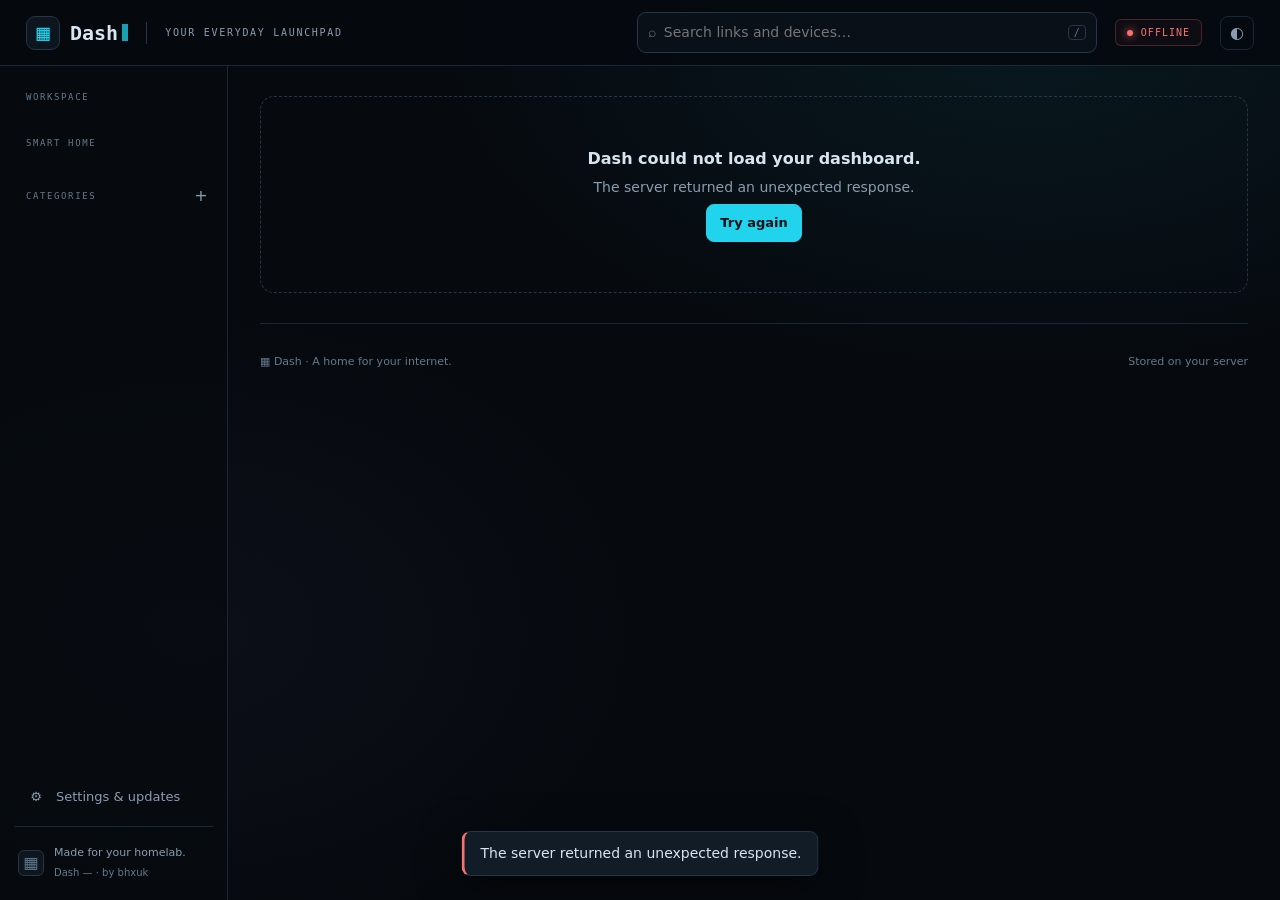
==== commit 80a1bcb8: "Release Dash v2.0.0: clean rebuild, smart home and cameras via Home Assistant - Rewrite the frontend" ====
--- a/app/static/index.html
+++ b/app/static/index.html
@@ -1,23 +1,190 @@
 <!doctype html>
-<html lang="en"><head><meta charset="utf-8"><meta name="viewport" content="width=device-width,initial-scale=1"><meta name="theme-color" content="#060a0f"><meta name="description" content="Dash by bhxuk. Your links, apps and everyday essentials in one personal dashboard."><title>Dash · Your everyday launchpad</title><link rel="icon" href="icon.svg" type="image/svg+xml"><link rel="stylesheet" href="app.css"><script defer src="importer.js"></script><script defer src="app.js"></script></head>
-<body>
+<html lang="en">
+<head>
+  <meta charset="utf-8">
+  <meta name="viewport" content="width=device-width,initial-scale=1">
+  <meta name="theme-color" content="#060a0f">
+  <meta name="description" content="Dash by bhxuk. Your links, homelab apps and smart home in one personal dashboard.">
+  <title>Dash · Your everyday launchpad</title>
+  <link rel="icon" href="icon.svg" type="image/svg+xml">
+  <link rel="stylesheet" href="app.css">
+  <script type="module" src="js/main.js"></script>
+</head>
+<body data-theme="dark" data-background="aurora">
 <div id="demoBanner" class="demo-banner" hidden>INTERACTIVE DEMO · Changes stay in this browser. <a href="../#install">Run Dash on your server ↗</a></div>
-<header class="top"><a class="logo" href="#"><span class="mark">▦</span> Dash<span class="cursor"></span></a><span class="divider"></span><span class="top-sub">YOUR EVERYDAY LAUNCHPAD</span><span class="spacer"></span><span class="pill"><i></i><span id="connection">LOCAL NETWORK</span></span><button id="themeToggle" class="iconbtn" aria-label="Toggle light and dark theme">◐</button><a class="iconbtn github" href="https://github.com/bhxuk/Dash" target="_blank" rel="noopener noreferrer" aria-label="GitHub repository">GH ↗</a></header>
+
+<header class="top">
+  <button id="menuToggle" class="iconbtn menu-toggle" aria-label="Open menu">☰</button>
+  <a class="logo" href="#overview"><span class="mark">▦</span> Dash<span class="cursor"></span></a>
+  <span class="divider"></span>
+  <span class="top-sub" id="topName">YOUR EVERYDAY LAUNCHPAD</span>
+  <label class="search">
+    <span aria-hidden="true">⌕</span>
+    <input id="search" type="search" placeholder="Search links and devices…" aria-label="Search links and devices" autocomplete="off">
+    <kbd>/</kbd>
+  </label>
+  <span class="pill" id="connectionPill"><i></i><span id="connection">LOCAL NETWORK</span></span>
+  <button id="themeToggle" class="iconbtn" aria-label="Toggle light and dark theme">◐</button>
+</header>
+
 <div class="shell">
-<aside class="sidebar"><div class="side-label">WORKSPACE</div><nav id="mainNav" aria-label="Dashboard views"></nav><div class="side-title"><span class="side-label">CATEGORIES</span><button class="iconbtn" id="addCategory" aria-label="Add category">+</button></div><nav id="categoryNav" aria-label="Link categories"></nav><button class="sidebar-add" id="manageCategories">Manage categories <span>↗</span></button><div class="side-bottom"><button id="openSettings" class="navitem">⚙ <span>Settings & updates</span></button><div class="side-foot"><span class="mark mini">▦</span><div><b>Made for your homelab.</b><span>Dash <span id="version">1.1.0</span> · by bhxuk</span></div></div></div></aside>
-<main>
-<section class="hero"><div class="hero-copy"><div class="eyebrow"><span class="tiny-dot"></span> A LITTLE MORE ORGANISED. A LOT MORE YOU.</div><h1 id="greeting">Welcome home<span>.</span></h1><p id="dashboardName">Your favourite places, all in one space.</p><div class="hero-stats"><span><b id="linkCount">0</b> saved links</span><span><b id="categoryCount">0</b> categories</span><span class="accent-text">Everything in its place ↗</span></div></div><div class="clock-wrap"><div class="clock-label"><span>◷</span> <span id="clockZone">EUROPE / LONDON</span><span class="spacer"></span><span class="live-dot"></span> LIVE</div><div id="clock" class="clock">00:00</div><div id="date" class="date">Loading your day…</div><div class="world-clocks"><div><span>NEW YORK</span><b id="clockNY">--:--</b></div><div><span>UTC</span><b id="clockUTC">--:--</b></div><div><span>TOKYO</span><b id="clockTokyo">--:--</b></div></div></div></section>
-<div class="commandbar"><span class="search-icon">⌕</span><input id="search" type="search" placeholder="Find a link, app or category…" aria-label="Search saved links"><kbd>/</kbd><button id="bulkImport" class="btn">↑ Bulk import</button><button id="addLink" class="btn primary">+ Add link</button></div>
-<div id="errorBanner" class="error-banner" hidden></div>
-<div class="workspace"><section class="link-section"><div class="section-head"><div><div class="eyebrow" id="viewEyebrow">YOUR SPACE, CONNECTED</div><h2 id="viewTitle">All links <span id="viewCount" class="count">0</span></h2></div><div class="section-actions"><select id="sort" aria-label="Sort links"><option value="manual">Custom order</option><option value="name">A–Z</option><option value="visits">Most opened</option><option value="recent">Recently opened</option></select><select id="layoutSelect" aria-label="Dashboard layout"><option value="compact">Compact</option><option value="cards">Cards</option><option value="table">Table / list</option><option value="tv">TV launcher</option></select><button class="iconbtn" id="fullScreen" aria-label="Toggle fullscreen" title="Fullscreen">⛶</button></div></div><div id="linkGrid" class="link-grid"></div><div id="empty" class="empty panel" hidden><span>◇</span><h3>A little room for something good.</h3><p id="emptyText">Add a link to make this space yours.</p><button id="emptyAdd" class="btn primary">+ Add your first link</button></div><button id="starterButton" class="starter"><span class="starter-icon">▣</span><span><b>Bring your homelab together</b><small>Add Plex, Sonarr, Radarr, HomeLabStats and more in a few clicks.</small></span><span class="starter-arrow">↗</span></button></section>
-<aside class="right-rail"><section class="panel preview-panel"><div class="panel-heading"><h3>LINK PREVIEW</h3><span class="dim">↗</span></div><div id="previewContent"><div class="preview-placeholder"><div class="preview-orbit">◈</div><b>A closer look.</b><p>Use a card’s preview button to see more about a link.</p></div></div></section><section class="panel notes-panel"><div class="panel-heading"><h3>QUICK NOTES</h3><span id="noteStatus" class="dim">Saved on your server</span></div><textarea id="notes" maxlength="20000" aria-label="Quick notes" placeholder="A thought, a reminder, the thing you’ll forget in five minutes…"></textarea><div class="notes-foot"><span>Just a little space to think.</span><button class="textbtn" id="saveNotes">Save note ↗</button></div></section><section class="panel tasks-panel"><div class="panel-heading"><h3>ON YOUR LIST</h3><span id="taskCount" class="count">0</span></div><div id="tasks"></div><form id="taskForm"><input id="taskInput" maxlength="200" placeholder="Add a quick task…" aria-label="New task" required><button class="iconbtn" aria-label="Add task">+</button></form></section><div class="rail-footer">Less searching. More doing.<br><span>Your links live here. Your day starts here.</span></div></aside></div>
-<footer><span>▦ Dash · A home for your internet.</span><span id="saveState">Stored on your server</span></footer>
-</main></div>
-<dialog id="editor"><form id="linkForm"><div class="dialog-head"><div><div class="eyebrow">MAKE IT YOURS</div><h2 id="editorTitle">Add a link</h2></div><button type="button" class="iconbtn" data-close aria-label="Close editor">✕</button></div><input type="hidden" id="linkId"><div class="form-grid"><label>Name<input id="linkName" maxlength="80" required placeholder="e.g. Plex"></label><label>Category<select id="linkCategory" required></select></label><label class="wide">Website or app URL<input id="linkUrl" type="url" required maxlength="2048" placeholder="http://server.local:32400/web"></label><label class="wide">Description<textarea id="linkDescription" maxlength="500" rows="2" placeholder="What lives here?"></textarea></label><label>Icon / initials<input id="linkIcon" maxlength="8" placeholder="▶ or PX"></label><label>Accent colour<select id="linkColor"><option value="#22d3ee">Cyan</option><option value="#a78bfa">Violet</option><option value="#34d399">Mint</option><option value="#fbbf24">Amber</option><option value="#f472b6">Pink</option><option value="#60a5fa">Blue</option></select></label><label class="wide">Preview image URL <span class="dim">(optional)</span><input id="linkImage" type="url" maxlength="2048" placeholder="https://example.com/preview.jpg"></label><label class="checklabel wide"><input id="linkPinned" type="checkbox"> Pin to favourites</label></div><div class="dialog-foot"><button type="button" id="deleteLink" class="btn danger" hidden>Delete link</button><span class="spacer"></span><button type="button" class="btn" data-close>Cancel</button><button type="submit" class="btn primary">Save link</button></div></form></dialog>
-<dialog id="categoryDialog"><div class="dialog-head"><div><div class="eyebrow">A PLACE FOR EVERYTHING</div><h2>Categories</h2></div><button class="iconbtn" data-close aria-label="Close categories">✕</button></div><div id="categoryList"></div><form id="categoryForm" class="inline-form"><input id="categoryName" placeholder="New category name" maxlength="40" required aria-label="Category name"><button class="btn primary">+ Add</button></form><p class="hint">Rename or move categories using the controls above. A category must be empty before it can be deleted.</p></dialog>
-<dialog id="settingsDialog" class="settings-dialog"><div class="dialog-head"><div><div class="eyebrow">YOUR DASH, YOUR WAY</div><h2>Settings & updates</h2></div><button class="iconbtn" data-close aria-label="Close settings">✕</button></div><div class="settings-tabs" role="tablist"><button class="active" data-tab="appearance">Appearance</button><button data-tab="data">Data & backup</button><button data-tab="updates">Updates</button></div><section id="settings-appearance" class="settings-view"><form id="settingsForm"><div class="form-grid"><label class="wide">Dashboard subtitle<input id="settingName" maxlength="60"></label><label>Theme<select id="settingTheme"><option value="dark">Midnight</option><option value="light">Daylight</option></select></label><label>Background<select id="settingBackground"><option value="aurora">Aurora glow</option><option value="plain">Plain</option><option value="grid">Subtle grid</option></select></label><label>Main clock time zone<input id="settingTimezone" placeholder="Europe/London" required></label><label>Accent<select id="settingAccent"></select></label><label class="checklabel"><input id="settingSeconds" type="checkbox"> Show clock seconds</label><label>Layout<select id="settingLayout"><option value="compact">Compact cards</option><option value="cards">Classic cards</option><option value="table">Table / list</option><option value="tv">TV launcher</option></select></label></div><p class="hint">Dates use UK formatting. World clocks show New York, UTC and Tokyo.</p><button class="btn primary">Save preferences</button></form></section><section id="settings-data" class="settings-view" hidden><h3>Keep a copy of your space.</h3><p>Export your links, categories, notes, tasks and appearance as a JSON file. Import it to restore or move your dashboard.</p><div class="row"><button class="btn primary" id="exportData">↓ Export backup</button><button class="btn" id="importButton">↑ Import backup</button><input type="file" id="importFile" accept=".json,application/json" hidden></div><hr><h3>Server snapshot</h3><p>Create an additional copy in the server’s data/backups folder. Imports and updates create one automatically.</p><button class="btn" id="backupData">Create snapshot</button><div class="notice">No login is enabled. Keep Dash on your trusted LAN; anyone who can reach it can edit the dashboard.</div></section><section id="settings-updates" class="settings-view" hidden><div class="version-grid"><div><span>INSTALLED</span><b id="installedVersion">1.1.0</b></div><div><span>LATEST</span><b id="latestVersion">—</b></div><div><span>CHANNEL</span><b>Stable</b></div></div><p id="updateMessage">Check GitHub for a published release.</p><div class="row"><button class="btn" id="checkUpdates">Check for updates</button><button class="btn primary" id="applyUpdate" hidden>Update now ↗</button></div><pre id="updateLog" hidden></pre><hr><h3>Changelog</h3><pre id="changelog" class="changelog">Loading…</pre></section></dialog>
-<dialog id="starterDialog"><form id="starterForm"><div class="dialog-head"><div><div class="eyebrow">THE WHOLE HOMELAB, ONE PLACE</div><h2>Add your apps</h2></div><button type="button" class="iconbtn" data-close aria-label="Close starter pack">✕</button></div><label>Server address<input id="starterHost" required placeholder="server.local"></label><p class="hint">Choose the shortcuts to add. Standard ports are starting points; edit any card afterwards to match your setup.</p><div id="starterOptions" class="starter-options"></div><div class="dialog-foot"><button type="button" class="btn" data-close>Cancel</button><button class="btn primary">Add selected apps</button></div></form></dialog>
-<dialog id="embedDialog" class="embed-dialog"><div class="dialog-head"><h2 id="embedTitle">Website preview</h2><span class="spacer"></span><button class="iconbtn" data-close aria-label="Close website preview">✕</button></div><p class="notice">Some sites block embedded previews. If the area stays blank or shows an error, use <a id="embedOpen" target="_blank" rel="noopener noreferrer">Open website ↗</a>.</p><iframe id="embedFrame" title="Selected website preview" sandbox="allow-scripts allow-forms allow-same-origin" referrerpolicy="no-referrer"></iframe></dialog>
-<dialog id="bulkDialog" class="bulk-dialog"><div class="dialog-head"><div><div class="eyebrow">YOUR LINKS, ALL AT ONCE</div><h2>Bulk import links</h2></div><button class="iconbtn" data-close aria-label="Close bulk import">✕</button></div><p class="hint">Paste one URL per line, or use <b>Name | URL | Category</b>. CSV/TSV with Name, URL, Category and Description headers, Markdown links and browser bookmark HTML are supported.</p><textarea id="bulkText" rows="6" aria-label="Links to import" placeholder="Plex | http://server.local:32400/web | Media&#10;GitHub | https://github.com | Tools&#10;https://example.com"></textarea><div class="bulk-options"><label>Default category<select id="bulkCategory"></select></label><label class="checklabel"><input id="bulkPinned" type="checkbox"> Pin imported links</label></div><div class="row"><button class="btn primary" id="reviewBulk">Review pasted links</button><button class="btn" id="chooseShortcutFiles">Choose files…</button><input id="shortcutFiles" type="file" multiple accept=".txt,.csv,.tsv,.md,.url,.webloc,.html,.htm,.lnk" hidden></div><p class="hint">Choose multiple .url (Windows Internet Shortcut) or .webloc (Mac) files, text lists or an HTML bookmarks export. Desktop .lnk shortcuts cannot launch through a web dashboard. Files are read in your browser. Maximum 4 MB per import and 2,000 saved links.</p><div id="bulkSummary" role="status" class="notice" hidden></div><div id="bulkReview" class="bulk-review" hidden><table><thead><tr><th><input type="checkbox" id="bulkSelectAll" aria-label="Select all ready links" checked></th><th>Name</th><th>URL</th><th>Category</th><th>Status</th></tr></thead><tbody id="bulkRows"></tbody></table></div><div class="dialog-foot"><button class="btn" data-close>Cancel</button><span class="spacer"></span><button id="applyBulk" class="btn primary" disabled>Import selected links</button></div></dialog>
+  <aside class="sidebar" id="sidebar">
+    <div class="side-label">WORKSPACE</div>
+    <nav id="mainNav" aria-label="Dashboard views"></nav>
+    <div class="side-label side-gap">SMART HOME</div>
+    <nav id="homeNav" aria-label="Smart home views"></nav>
+    <div class="side-title"><span class="side-label">CATEGORIES</span><button class="iconbtn" id="addCategory" aria-label="Manage categories">+</button></div>
+    <nav id="categoryNav" aria-label="Link categories"></nav>
+    <div class="side-bottom">
+      <button id="openSettings" class="navitem"><b>⚙</b><span>Settings & updates</span></button>
+      <div class="side-foot"><span class="mark mini">▦</span><div><b>Made for your homelab.</b><span>Dash <span id="version">—</span> · by bhxuk</span></div></div>
+    </div>
+  </aside>
+
+  <main id="main" tabindex="-1">
+    <div id="view"></div>
+    <footer><span>▦ Dash · A home for your internet.</span><span id="saveState">Stored on your server</span></footer>
+  </main>
+</div>
+
+<!-- Link editor -->
+<dialog id="linkDialog">
+  <form id="linkForm" method="dialog">
+    <div class="dialog-head"><div><div class="eyebrow">MAKE IT YOURS</div><h2 id="linkTitle">Add a link</h2></div><button type="button" class="iconbtn" data-close aria-label="Close">✕</button></div>
+    <div class="form-grid">
+      <label>Name<input name="name" maxlength="80" required placeholder="e.g. Plex"></label>
+      <label>Category<select name="category" required></select></label>
+      <label class="wide">Website or app URL<input name="url" type="url" required maxlength="2048" placeholder="http://192.168.0.10:32400/web"></label>
+      <label class="wide">Description <span class="dim">(optional)</span><textarea name="description" maxlength="500" rows="2" placeholder="What lives here?"></textarea></label>
+      <label>Icon / initials<input name="icon" maxlength="8" placeholder="▶ or PX"></label>
+      <label>Accent colour<select name="color"></select></label>
+      <label class="wide">Preview image URL <span class="dim">(optional)</span><input name="image" type="url" maxlength="2048" placeholder="https://example.com/preview.jpg"></label>
+      <label class="checklabel wide"><input name="pinned" type="checkbox"> Pin to favourites</label>
+    </div>
+    <div class="dialog-foot"><button type="button" id="deleteLink" class="btn danger" hidden>Delete</button><span class="spacer"></span><button type="button" class="btn" data-close>Cancel</button><button class="btn primary">Save link</button></div>
+  </form>
+</dialog>
+
+<!-- Categories -->
+<dialog id="categoryDialog">
+  <div class="dialog-head"><div><div class="eyebrow">A PLACE FOR EVERYTHING</div><h2>Categories</h2></div><button class="iconbtn" data-close aria-label="Close">✕</button></div>
+  <div id="categoryList" class="category-list"></div>
+  <form id="categoryForm" class="inline-form"><input name="icon" maxlength="8" placeholder="◈" aria-label="Category icon" class="icon-input"><input name="name" placeholder="New category name" maxlength="40" required aria-label="Category name"><button class="btn primary">+ Add</button></form>
+  <p class="hint">Delete a category to move its links into another one.</p>
+</dialog>
+
+<!-- Bulk import -->
+<dialog id="bulkDialog" class="wide-dialog">
+  <div class="dialog-head"><div><div class="eyebrow">YOUR LINKS, ALL AT ONCE</div><h2>Import links</h2></div><button class="iconbtn" data-close aria-label="Close">✕</button></div>
+  <p class="hint">Paste one URL per line, or <b>Name | URL | Category</b>. CSV/TSV, Markdown links and browser bookmark exports (Chrome, Edge, Firefox, Safari → Export bookmarks) all work.</p>
+  <textarea id="bulkText" rows="6" aria-label="Links to import" placeholder="Plex | http://192.168.0.10:32400/web | Media&#10;GitHub | https://github.com | Tools&#10;https://example.com"></textarea>
+  <div class="row">
+    <button class="btn primary" id="bulkReview">Review links</button>
+    <button class="btn" id="bulkChoose">Choose files…</button>
+    <input id="bulkFiles" type="file" multiple accept=".txt,.csv,.tsv,.md,.url,.webloc,.html,.htm,.lnk" hidden>
+    <span class="spacer"></span>
+    <label class="inline">Default category <select id="bulkCategory"></select></label>
+    <label class="checklabel"><input id="bulkPinned" type="checkbox"> Pin all</label>
+  </div>
+  <div id="bulkSummary" class="notice" role="status" hidden></div>
+  <div id="bulkTable" class="table-wrap" hidden></div>
+  <div class="dialog-foot"><button class="btn" data-close>Cancel</button><span class="spacer"></span><button id="bulkApply" class="btn primary" disabled>Import selected</button></div>
+</dialog>
+
+<!-- Homelab apps -->
+<dialog id="appsDialog" class="wide-dialog">
+  <form id="appsForm" method="dialog">
+    <div class="dialog-head"><div><div class="eyebrow">THE WHOLE HOMELAB, ONE PLACE</div><h2>Add your server apps</h2></div><button type="button" class="iconbtn" data-close aria-label="Close">✕</button></div>
+    <div class="form-grid">
+      <label>Server address<input id="appsHost" required placeholder="192.168.0.10"></label>
+      <label>Category<select id="appsCategory"></select></label>
+    </div>
+    <p class="hint">Tick the apps you run. Ports are the usual defaults; change any that differ. Apps you have already added are marked.</p>
+    <div id="appsList" class="apps-list"></div>
+    <div class="dialog-foot"><button type="button" class="btn" id="appsAll">Select all</button><span class="spacer"></span><button type="button" class="btn" data-close>Cancel</button><button class="btn primary">Add selected apps</button></div>
+  </form>
+</dialog>
+
+<!-- Settings -->
+<dialog id="settingsDialog" class="wide-dialog">
+  <div class="dialog-head"><div><div class="eyebrow">YOUR DASH, YOUR WAY</div><h2>Settings & updates</h2></div><button class="iconbtn" data-close aria-label="Close">✕</button></div>
+  <div class="tabs" role="tablist" id="settingsTabs">
+    <button role="tab" data-tab="appearance" class="active">Appearance</button>
+    <button role="tab" data-tab="home">Smart home</button>
+    <button role="tab" data-tab="data">Data & backup</button>
+    <button role="tab" data-tab="updates">Updates</button>
+  </div>
+  <section data-panel="appearance">
+    <form id="appearanceForm" class="form-grid">
+      <label class="wide">Dashboard name<input name="name" maxlength="60"></label>
+      <label>Theme<select name="theme"><option value="dark">Midnight</option><option value="light">Daylight</option></select></label>
+      <label>Background<select name="background"><option value="aurora">Aurora glow</option><option value="plain">Plain</option><option value="grid">Subtle grid</option></select></label>
+      <label>Accent<select name="accent"></select></label>
+      <label>Link layout<select name="layout"><option value="compact">Compact cards</option><option value="cards">Large cards</option><option value="table">List</option><option value="tv">TV launcher</option></select></label>
+      <label>Main clock time zone<input name="timezone" required placeholder="Europe/London" list="zones"></label>
+      <label>World clocks <span class="dim">(comma separated)</span><input name="clocks" placeholder="America/New_York, UTC, Asia/Tokyo" list="zones"></label>
+      <label class="checklabel wide"><input name="seconds" type="checkbox"> Show seconds on the clock</label>
+      <div class="wide"><button class="btn primary">Save appearance</button></div>
+    </form>
+    <datalist id="zones"></datalist>
+  </section>
+  <section data-panel="home" hidden>
+    <h3>Connect Home Assistant</h3>
+    <p>Dash controls your lights, Aqara cameras and Google/Nest devices through <b>Home Assistant</b>, so add them there first. Dash stores the token on your server and never sends it to the browser.</p>
+    <form id="haForm" class="form-grid">
+      <label class="wide">Home Assistant address<input name="url" required placeholder="http://192.168.0.10:8123"></label>
+      <label class="wide">Long-lived access token<input name="token" type="password" autocomplete="off" placeholder="Paste token (leave blank to keep the saved one)"></label>
+      <label class="checklabel wide"><input name="verifyTls" type="checkbox" checked> Verify HTTPS certificate <span class="dim">(untick for a self-signed certificate)</span></label>
+      <label>Camera refresh<select name="cameraInterval"><option value="3">Every 3 s</option><option value="5">Every 5 s</option><option value="10">Every 10 s</option><option value="30">Every 30 s</option><option value="60">Every minute</option></select></label>
+      <div class="wide row"><button class="btn primary">Test & save</button><button type="button" class="btn danger" id="haDisconnect" hidden>Disconnect</button><span id="haStatus" class="hint"></span></div>
+    </form>
+    <details class="guide">
+      <summary>How to get a token and add your devices</summary>
+      <ol>
+        <li><b>Token:</b> open Home Assistant → click your name (bottom left) → <b>Security</b> → <b>Long-lived access tokens</b> → <b>Create token</b>. Name it “Dash”, copy it and paste it above.</li>
+        <li><b>Google Nest speakers, Nest Hubs and Chromecasts:</b> Settings → Devices &amp; services. They are usually discovered automatically as <b>Google Cast</b>; click <b>Configure</b>. For Nest thermostats and cameras add the <b>Google Nest</b> integration.</li>
+        <li><b>Aqara cameras and hubs (G2H Pro, G3, G5, M2, M3):</b> add with the <b>HomeKit Device</b> integration using the HomeKit code on the device. The Aqara M3 also works over <b>Matter</b>. For a smoother live view, turn on <b>RTSP LAN preview</b> in the Aqara Home app and add the <code>rtsp://</code> address with the <b>Generic Camera</b> integration.</li>
+        <li><b>Smart bulbs:</b> add the matching integration (Philips Hue, TP-Link Kasa/Tapo, LIFX, WiZ, Govee, Yeelight, Tuya, IKEA, Matter…). Bulbs you control in the Google Home app can also be linked through that brand's integration.</li>
+        <li>Back in Dash, open <b>Smart home</b>. Star ★ a device to pin it to your overview.</li>
+      </ol>
+    </details>
+  </section>
+  <section data-panel="data" hidden>
+    <h3>Keep a copy of your space</h3>
+    <p>Export your links, categories, notes, tasks, appearance and smart home favourites as a JSON file. Import it to restore or move your dashboard. Your Home Assistant token is not included.</p>
+    <div class="row"><button class="btn primary" id="exportData">↓ Export backup</button><button class="btn" id="importData">↑ Import backup</button><input type="file" id="importFile" accept=".json,application/json" hidden><button class="btn" id="snapshotData">Create server snapshot</button></div>
+    <p class="hint">Snapshots are saved to <code>data/backups/</code> on the server. Imports and updates create one automatically.</p>
+    <div class="notice">No login is enabled. Keep Dash on your trusted home network; anyone who can reach it can edit the dashboard and switch your devices.</div>
+  </section>
+  <section data-panel="updates" hidden>
+    <div class="version-grid"><div><span>INSTALLED</span><b id="installedVersion">—</b></div><div><span>LATEST</span><b id="latestVersion">—</b></div><div><span>CHANNEL</span><b>Stable</b></div></div>
+    <p id="updateMessage">Check GitHub for a published release.</p>
+    <div class="row"><button class="btn" id="checkUpdates">Check for updates</button><button class="btn primary" id="applyUpdate" hidden>Update now ↗</button></div>
+    <pre id="updateLog" hidden></pre>
+    <h3>Changelog</h3>
+    <pre id="changelog" class="changelog">Loading…</pre>
+  </section>
+</dialog>
+
+<!-- Camera live view -->
+<dialog id="cameraDialog" class="camera-dialog">
+  <div class="dialog-head"><h2 id="cameraTitle">Camera</h2><span class="live-badge"><i></i>LIVE</span><span class="spacer"></span><button class="iconbtn" data-close aria-label="Close camera">✕</button></div>
+  <div class="camera-stage"><img id="cameraLive" alt=""></div>
+  <p class="hint">Live view streams through Home Assistant. If it stays black, the camera may only provide snapshots.</p>
+</dialog>
+
+<!-- Website preview -->
+<dialog id="previewDialog" class="preview-dialog">
+  <div class="dialog-head"><h2 id="previewTitle">Preview</h2><span class="spacer"></span><a id="previewOpen" class="btn" target="_blank" rel="noopener noreferrer">Open ↗</a><button class="iconbtn" data-close aria-label="Close preview">✕</button></div>
+  <p class="hint">Many sites block being shown inside another page. If this stays blank, use Open.</p>
+  <iframe id="previewFrame" title="Website preview" sandbox="allow-scripts allow-forms allow-same-origin" referrerpolicy="no-referrer"></iframe>
+</dialog>
+
+<dialog id="confirmDialog" class="confirm-dialog">
+  <p id="confirmText"></p>
+  <div class="dialog-foot"><span class="spacer"></span><button class="btn" data-close>Cancel</button><button class="btn danger" id="confirmOk">Confirm</button></div>
+</dialog>
+
 <div id="toast" role="status" aria-live="polite"></div>
-</body></html>
+</body>
+</html>
--- a/app/static/app.css
+++ b/app/static/app.css
@@ -1,6 +1,429 @@
-:root{color-scheme:dark;--bg:#060a0f;--bg2:#0a1017;--panel:#0d151e;--panel2:#111c27;--line:#1a2836;--line2:#243647;--text:#d8e4ef;--muted:#7d91a5;--dim:#60778a;--accent:#22d3ee;--green:#34d399;--red:#f87171;--sans:system-ui,-apple-system,"Segoe UI",sans-serif;--mono:ui-monospace,"Cascadia Code",Consolas,monospace;--r:14px}
-*{box-sizing:border-box}[hidden]{display:none!important}body{margin:0;background:var(--bg);color:var(--text);font:14px/1.5 var(--sans);-webkit-font-smoothing:antialiased}body[data-theme=light]{color-scheme:light;--bg:#eef3f8;--bg2:#f7f9fc;--panel:#fff;--panel2:#e9f0f6;--line:#dce5ed;--line2:#c9d7e3;--text:#172d40;--muted:#52697c;--dim:#657b8c}body[data-background=aurora]{background-image:radial-gradient(900px 500px at 80% 5%,color-mix(in srgb,var(--accent) 6%,transparent),transparent 65%),radial-gradient(700px 500px at 15% 70%,#a78bfa08,transparent 65%)}body[data-background=grid]{background-image:linear-gradient(var(--line) 1px,transparent 1px),linear-gradient(90deg,var(--line) 1px,transparent 1px);background-size:42px 42px}a{color:var(--accent);text-decoration:none}button,input,select,textarea{font:inherit}button{cursor:pointer;color:inherit}input,textarea,select{background:var(--bg2);border:1px solid var(--line2);border-radius:8px;padding:10px 12px;color:var(--text);min-width:0}input:focus,textarea:focus,select:focus{outline:2px solid color-mix(in srgb,var(--accent) 50%,transparent);outline-offset:2px}button:focus-visible,a:focus-visible{outline:2px solid var(--accent);outline-offset:3px}button:disabled{opacity:.5;cursor:wait}.spacer{flex:1}.dim,.hint{color:var(--dim)}.hint{font-size:12px}.accent-text{color:var(--accent)}.top{height:70px;border-bottom:1px solid var(--line);display:flex;align-items:center;gap:22px;padding:0 30px;position:sticky;top:0;z-index:10;background:color-mix(in srgb,var(--bg) 90%,transparent);backdrop-filter:blur(16px)}.logo{color:var(--text);font-size:21px;font-weight:700;display:flex;align-items:center;gap:10px;font-family:var(--mono)}.mark{display:inline-flex;align-items:center;justify-content:center;border:1px solid var(--line2);border-radius:9px;width:34px;height:34px;color:var(--accent);background:var(--panel);font-size:24px}.cursor{height:17px;width:6px;background:var(--accent);margin-left:-6px;opacity:.7}.divider{height:22px;border-left:1px solid var(--line2)}.top-sub{font:10px var(--mono);letter-spacing:1.7px;color:var(--muted)}.pill{display:flex;align-items:center;gap:8px;border:1px solid #34d39930;background:#34d39908;color:var(--green);font:10px var(--mono);letter-spacing:1px;padding:7px 11px;border-radius:6px}.pill i,.tiny-dot,.live-dot{width:5px;height:5px;background:currentColor;border-radius:50%;display:inline-block}.iconbtn{display:inline-flex;align-items:center;justify-content:center;border:1px solid var(--line);background:transparent;border-radius:7px;width:32px;height:32px;color:var(--muted);font-size:17px;flex:none}.iconbtn:hover{color:var(--accent);border-color:var(--line2);background:var(--panel2)}.github{width:auto;font:11px var(--mono);padding:0 8px}.shell{display:grid;grid-template-columns:218px minmax(0,1fr);min-height:calc(100vh - 70px)}.sidebar{border-right:1px solid var(--line);padding:29px 16px 0;display:flex;flex-direction:column;background:color-mix(in srgb,var(--bg) 70%,transparent)}.side-label{font:9px var(--mono);letter-spacing:1.6px;color:var(--dim);padding-left:12px}.side-title{display:flex;align-items:center;justify-content:space-between;margin-top:32px;margin-bottom:10px}.side-title .iconbtn{border:0;width:24px;height:24px;font-size:18px}.sidebar nav{display:grid;gap:5px}.sidebar nav:first-of-type{margin-top:15px}.navitem{display:flex;gap:12px;align-items:center;text-align:left;width:100%;padding:10px 12px;border:1px solid transparent;background:transparent;border-radius:8px;color:var(--muted);font-size:12px}.navitem>span:first-of-type{flex:1}.navitem .nav-count{flex:none}.navitem .nav-count{font:10px var(--mono);background:var(--panel2);border-radius:4px;padding:1px 5px}.navitem:hover{background:var(--panel)}.navitem.active{color:var(--accent);border-color:color-mix(in srgb,var(--accent) 18%,transparent);background:color-mix(in srgb,var(--accent) 7%,transparent)}.navitem.active .nav-count{background:color-mix(in srgb,var(--accent) 12%,transparent)}.sidebar-add{border:0;background:none;color:var(--dim);text-align:left;font-size:10px;margin:16px 8px 30px;display:flex;justify-content:space-between}.side-bottom{margin-top:auto;padding-top:40px}.side-foot{border-top:1px solid var(--line);margin-top:12px;padding:22px 0;display:flex;gap:9px;align-items:center}.mini{width:25px;height:25px;font-size:17px;border-radius:6px}.side-foot b{display:block;font-size:9px;font-weight:500;color:var(--muted)}.side-foot div>span{font-size:9px;color:var(--dim)}main{width:100%;max-width:1650px;margin:auto;padding:34px 34px 0}.hero{display:grid;grid-template-columns:minmax(0,1fr) 322px;gap:25px;margin-bottom:30px}.hero-copy{padding:24px 0}.eyebrow{font:9px var(--mono);letter-spacing:1.8px;color:var(--muted)}.hero-copy .eyebrow{color:var(--accent);display:flex;align-items:center;gap:9px}h1{font-size:clamp(30px,3vw,46px);font-weight:650;letter-spacing:-1.6px;margin:18px 0 7px;line-height:1.2}h1 span{color:var(--accent)}.hero-copy p{font-size:13px;color:var(--muted);margin:10px 0 22px}.hero-stats{display:flex;gap:20px;font-size:10px;color:var(--dim);flex-wrap:wrap}.hero-stats b{color:var(--text);font-family:var(--mono);margin-right:3px}.hero-stats .accent-text{font-size:10px}.clock-wrap{background:linear-gradient(145deg,color-mix(in srgb,var(--accent) 5%,var(--panel)),var(--bg2));border:1px solid var(--line2);border-radius:var(--r);padding:20px 23px 16px;position:relative;overflow:hidden}.clock-wrap:after{content:"";position:absolute;width:150px;height:150px;right:-60px;top:-60px;border-radius:50%;border:24px solid color-mix(in srgb,var(--accent) 3%,transparent);pointer-events:none}.clock-label{display:flex;align-items:center;gap:7px;font:8px var(--mono);letter-spacing:1px;color:var(--muted)}.live-dot{color:var(--green)}.clock{font:54px/1.2 var(--mono);letter-spacing:-3px;color:var(--text);margin:12px 0 3px;font-variant-numeric:tabular-nums}.clock.with-seconds{font-size:43px}.date{font-size:11px;color:var(--muted)}.world-clocks{display:flex;gap:29px;border-top:1px solid var(--line);padding-top:13px;margin-top:18px}.world-clocks span{font:7px var(--mono);letter-spacing:1px;color:var(--dim);display:block}.world-clocks b{font:12px var(--mono);margin-top:5px;display:block;color:var(--muted)}.commandbar{display:flex;align-items:center;gap:13px;border:1px solid var(--line2);background:var(--panel);border-radius:10px;padding:8px 9px 8px 16px;margin-bottom:30px;box-shadow:0 8px 30px #0000000a}.commandbar input{flex:1;background:none;border:0;padding:5px 0;outline:0;font-size:12px}.search-icon{font-size:23px;color:var(--dim);line-height:1}kbd{font:10px var(--mono);border:1px solid var(--line2);border-radius:4px;padding:0 6px;color:var(--dim)}.btn{display:inline-flex;align-items:center;justify-content:center;gap:6px;border:1px solid var(--line2);border-radius:7px;background:var(--panel2);padding:9px 14px;font-size:11px;font-weight:600;color:var(--text)}.btn:hover{border-color:var(--accent);color:var(--accent)}.btn.primary{background:var(--accent);color:#04252c;border-color:var(--accent)}.btn.primary:hover{filter:brightness(1.1)}.danger{color:var(--red)}.workspace{display:grid;grid-template-columns:minmax(0,1fr) 285px;gap:25px;align-items:start}.section-head{display:flex;align-items:center;justify-content:space-between;gap:10px;margin-bottom:20px;min-height:45px}.section-head h2{font-size:19px;letter-spacing:-.4px;margin:4px 0 0;display:flex;align-items:center;gap:9px}.count{font:9px var(--mono);padding:2px 6px;border:1px solid var(--line2);border-radius:5px;color:var(--muted);background:var(--panel2)}.section-head .eyebrow{font-size:8px}.section-actions{display:flex;gap:8px;align-items:center}.section-actions select{font-size:10px;padding:6px 7px;border-color:var(--line);background:var(--panel)}.link-grid{display:grid;grid-template-columns:repeat(3,minmax(0,1fr));gap:13px}.link-card{background:linear-gradient(145deg,var(--panel),var(--bg2));border:1px solid var(--line);border-radius:var(--r);padding:17px 16px 11px;position:relative;min-width:0;transition:border-color .2s,transform .2s,box-shadow .2s}.link-card:hover{border-color:color-mix(in srgb,var(--card-accent) 55%,var(--line));transform:translateY(-2px);box-shadow:0 8px 24px #00000012}.card-top{display:flex;align-items:center;justify-content:space-between;margin-bottom:17px}.app-icon{height:39px;width:39px;display:flex;align-items:center;justify-content:center;border:1px solid color-mix(in srgb,var(--card-accent,var(--accent)) 25%,transparent);border-radius:11px;background:color-mix(in srgb,var(--card-accent,var(--accent)) 9%,var(--bg2));font:600 17px var(--mono);color:var(--card-accent,var(--accent));flex:none}.pin{border:0;background:transparent;color:var(--dim);font-size:17px;padding:4px}.pin.on{color:var(--card-accent)}.link-main{display:block;color:var(--text);outline-offset:5px}.link-main h3{font-size:13px;margin:0 0 5px;font-weight:600;white-space:nowrap;overflow:hidden;text-overflow:ellipsis;display:flex;gap:8px;justify-content:space-between}.link-main h3 span{font-weight:400;color:var(--dim);font-size:11px}.link-main p{font-size:10px;color:var(--muted);line-height:1.6;height:32px;overflow:hidden;display:-webkit-box;-webkit-line-clamp:2;-webkit-box-orient:vertical;margin:0 0 14px}.card-bottom{border-top:1px solid var(--line);padding-top:9px;display:flex;align-items:center;gap:7px}.card-bottom small{font:8px var(--mono);color:var(--dim);overflow:hidden;text-overflow:ellipsis;white-space:nowrap;flex:1}.card-bottom button{border:0;background:none;color:var(--dim);font-size:12px;padding:2px 4px}.card-bottom button:hover{color:var(--accent)}.drag-handle{cursor:grab}.card-bottom .move{display:none}.link-card:focus-within .move{display:inline-block}.link-card.dragging{opacity:.35}.compact .link-grid{grid-template-columns:repeat(2,minmax(0,1fr))}.compact .link-card{padding:13px}.compact .card-top{float:left;margin:0 12px 8px 0}.compact .app-icon{width:32px;height:32px;font-size:13px}.compact .pin{display:none}.compact .link-main p{height:16px;margin-bottom:10px}.compact .card-bottom{clear:both}.panel{background:linear-gradient(140deg,var(--panel),var(--bg2));border:1px solid var(--line);border-radius:var(--r);padding:17px}.right-rail{display:grid;gap:16px}.panel-heading{display:flex;justify-content:space-between;align-items:center;margin-bottom:15px;gap:8px}.panel-heading h3{margin:0;font:8px var(--mono);letter-spacing:1.6px;color:var(--muted)}.panel-heading .dim{font-size:8px}.preview-placeholder{padding:20px 14px 26px;text-align:center}.preview-orbit{width:80px;height:66px;display:flex;align-items:center;justify-content:center;margin:0 auto 13px;font-size:36px;color:color-mix(in srgb,var(--accent) 65%,var(--dim));background:radial-gradient(ellipse,color-mix(in srgb,var(--accent) 10%,transparent),transparent 65%)}.preview-placeholder b{font-size:14px;font-weight:500}.preview-placeholder p{font-size:10px;color:var(--dim);max-width:180px;margin:7px auto}.preview-detail .app-icon{width:54px;height:54px;font-size:24px;margin-bottom:14px}.preview-detail h3{margin:0 0 5px;font-size:19px;word-break:break-word}.preview-detail p{font-size:11px;color:var(--muted);white-space:pre-wrap;word-break:break-word}.preview-domain{font:9px var(--mono);color:var(--dim);word-break:break-all}.preview-image{width:100%;aspect-ratio:16/10;object-fit:cover;border:1px solid var(--line);border-radius:8px;margin-bottom:13px}.preview-meta{font-size:9px;color:var(--dim);margin:12px 0}.preview-buttons{display:flex;gap:7px;flex-wrap:wrap}.preview-buttons .btn{font-size:9px;padding:7px 10px}.preview-detail .hint{font-size:9px}.notes-panel textarea{resize:vertical;min-height:100px;width:100%;border:0;background:none;padding:0;color:var(--text);font-size:11px;line-height:1.8}.notes-panel textarea::placeholder{color:var(--dim)}.notes-foot{display:flex;justify-content:space-between;gap:5px;border-top:1px solid var(--line);padding-top:10px;margin-top:9px;font-size:8px;color:var(--dim)}.textbtn{border:0;padding:0;background:none;color:var(--accent);font-size:9px}.task{display:flex;gap:8px;align-items:center;margin-bottom:10px;font-size:11px;word-break:break-word}.task input{accent-color:var(--accent)}.task span{flex:1}.task.done span{text-decoration:line-through;color:var(--dim)}.task .iconbtn{width:20px;height:20px;font-size:11px;border:0}.tasks-panel form{display:flex;gap:5px;border-top:1px solid var(--line);padding-top:10px}.tasks-panel form input{width:100%;font-size:10px;padding:7px 8px;background:none;border:0}.tasks-panel form button{width:27px;height:27px}.rail-footer{text-align:center;font-size:9px;color:var(--muted);line-height:2}.rail-footer span{font-size:8px;color:var(--dim)}.starter{display:flex;align-items:center;gap:14px;width:100%;padding:17px;border:1px dashed var(--line2);border-radius:var(--r);background:transparent;margin-top:20px;text-align:left}.starter:hover{border-color:var(--accent)}.starter-icon{font-size:22px;color:var(--accent)}.starter b{font-size:11px;font-weight:500;display:block}.starter small{display:block;font-size:9px;color:var(--dim);margin-top:3px}.starter-arrow{margin-left:auto;color:var(--accent)}footer{border-top:1px solid var(--line);margin-top:35px;padding:18px 0;display:flex;justify-content:space-between;font-size:8px;color:var(--dim)}.empty{text-align:center;padding:45px 20px}.empty>span{font-size:30px;color:var(--accent)}.empty h3{font-size:15px}.empty p{font-size:12px;color:var(--muted)}dialog{width:min(540px,calc(100% - 30px));max-height:90vh;border:1px solid var(--line2);border-radius:17px;background:var(--panel);color:var(--text);padding:25px;box-shadow:0 30px 90px #0008}dialog::backdrop{background:#020508ba;backdrop-filter:blur(5px)}.dialog-head{display:flex;align-items:center;justify-content:space-between;gap:10px;margin-bottom:24px}.dialog-head h2{font-size:22px;margin:4px 0}.dialog-head .eyebrow{font-size:8px}.form-grid{display:grid;grid-template-columns:1fr 1fr;gap:15px}.wide{grid-column:1/-1}label{font-size:11px;color:var(--muted);display:flex;flex-direction:column;gap:6px}label input,label textarea,label select{width:100%;font-size:12px}.checklabel{flex-direction:row;align-items:center}.checklabel input{width:auto;accent-color:var(--accent)}.dialog-foot{display:flex;gap:8px;align-items:center;border-top:1px solid var(--line);padding-top:18px;margin-top:22px}.settings-dialog{width:min(680px,calc(100% - 30px))}.settings-tabs{display:flex;gap:5px;border-bottom:1px solid var(--line);margin-bottom:22px}.settings-tabs button{border:0;border-bottom:2px solid transparent;background:none;color:var(--muted);padding:9px 12px;font-size:12px}.settings-tabs .active{border-color:var(--accent);color:var(--accent)}.settings-view p{font-size:12px;color:var(--muted)}.settings-view h3{font-size:14px}.settings-view .btn{margin-top:8px}.row{display:flex;gap:10px;align-items:center;flex-wrap:wrap}hr{border:0;border-top:1px solid var(--line);margin:24px 0}.notice{background:var(--bg2);border:1px solid var(--line2);border-radius:8px;font-size:11px;color:var(--muted);padding:12px;margin-top:20px}.version-grid{display:grid;grid-template-columns:repeat(3,1fr);gap:12px}.version-grid>div{border:1px solid var(--line);border-radius:9px;padding:14px;background:var(--bg2)}.version-grid span{display:block;font:8px var(--mono);color:var(--muted);letter-spacing:1px}.version-grid b{display:block;font:22px var(--mono);margin-top:7px}.changelog,#updateLog{font:11px/1.8 var(--mono);white-space:pre-wrap;overflow:auto;max-height:300px;word-break:break-word;background:var(--bg2);padding:14px;border:1px solid var(--line);border-radius:8px}.category-row{display:flex;gap:6px;margin-bottom:9px;align-items:center}.category-row input{flex:1;width:100%;font-size:12px}.category-row .iconbtn{font-size:13px}.inline-form{display:flex;gap:8px;border-top:1px solid var(--line);padding-top:17px;margin-top:17px}.inline-form input{flex:1;width:100%;font-size:12px}.starter-options{display:grid;grid-template-columns:1fr 1fr;gap:10px}.starter-choice{display:flex;flex-direction:row;gap:10px;border:1px solid var(--line);border-radius:8px;padding:12px;background:var(--bg2);align-items:center}.starter-choice input{width:auto;accent-color:var(--accent)}.starter-choice small{display:block;font:9px var(--mono);color:var(--dim);margin-top:3px}.embed-dialog{width:min(1100px,calc(100% - 30px));height:85vh;display:none;flex-direction:column}.embed-dialog[open]{display:flex}.embed-dialog .dialog-head{margin-bottom:0}.embed-dialog iframe{flex:1;border:1px solid var(--line);border-radius:8px;width:100%;background:white;min-height:200px;margin-top:15px}.embed-dialog .notice{margin-top:10px}#toast{position:fixed;bottom:24px;left:50%;transform:translate(-50%,30px);opacity:0;pointer-events:none;z-index:100;border:1px solid var(--line2);background:var(--panel2);box-shadow:0 10px 30px #0004;padding:12px 20px;border-radius:10px;font-size:12px;max-width:90vw;transition:.2s}#toast.show{transform:translate(-50%,0);opacity:1}.error-banner{border:1px solid #f8717150;color:var(--red);padding:12px 16px;margin-bottom:20px;border-radius:9px;font-size:12px}.demo-banner{background:linear-gradient(90deg,#22d3ee15,#a78bfa15);padding:8px 15px;text-align:center;font-size:11px;border-bottom:1px solid var(--line);color:var(--muted)}.demo-banner a{margin-left:12px}@media(min-width:1600px){.link-grid{grid-template-columns:repeat(4,minmax(0,1fr))}}@media(max-width:1220px){main{padding:26px 24px 0}.workspace{grid-template-columns:minmax(0,1fr) 250px;gap:18px}.link-grid{grid-template-columns:repeat(2,minmax(0,1fr))}.hero{grid-template-columns:minmax(0,1fr) 295px}.hero-stats .accent-text{display:none}.hero-copy .eyebrow{font-size:8px;letter-spacing:1px}}@media(max-width:1000px){.shell{grid-template-columns:180px minmax(0,1fr)}.sidebar{padding-left:10px;padding-right:10px}.workspace{grid-template-columns:1fr}.right-rail{grid-template-columns:1fr 1fr}.preview-panel{grid-row:span 2}.rail-footer{display:none}.link-grid{grid-template-columns:repeat(3,minmax(0,1fr))}.hero{grid-template-columns:1fr 260px;gap:12px}.clock{font-size:47px}.hero-stats{gap:10px}.clock-wrap{padding:17px}.hero-copy{padding:16px 0}.hero-copy .eyebrow{font-size:7px}.hero-copy p{font-size:11px}.top-sub{font-size:8px}}@media(max-width:760px){.top{height:60px;padding:0 17px;gap:12px}.top-sub,.divider,.github{display:none}.pill{font-size:8px}.shell{display:block}.sidebar{padding:14px 17px 0;border:0;background:none}.sidebar>.side-label,.side-title,.sidebar-add,.side-bottom{display:none}.sidebar nav{display:flex;overflow:auto;gap:6px;scrollbar-width:none}.sidebar nav:first-of-type{margin:0}.sidebar nav:last-of-type{margin-top:9px}.navitem{width:auto;white-space:nowrap;padding:7px 10px;font-size:10px;gap:7px}.sidebar nav:last-of-type .navitem{border-color:var(--line)}main{padding:22px 17px 0}.hero{grid-template-columns:1fr 230px}.hero-copy .eyebrow{font-size:6px;letter-spacing:.5px}.hero-copy h1{font-size:30px}.hero-copy p{font-size:11px;margin:9px 0}.hero-stats{font-size:8px;margin-top:18px}.clock-wrap{padding:14px}.clock-label{font-size:6px}.clock{font-size:43px}.clock.with-seconds{font-size:32px}.world-clocks{gap:20px}.clock-wrap .date{font-size:9px}.hero{margin-bottom:22px}.commandbar{margin-bottom:22px}.link-grid{grid-template-columns:repeat(3,minmax(0,1fr))}.link-card{padding:13px 12px 9px}.card-top{margin-bottom:12px}.link-main h3{font-size:12px}.link-main p{font-size:9px}.right-rail{gap:12px}.section-head h2{font-size:17px}.section-head .eyebrow{font-size:7px}#openSettings{display:block}.shell:after{content:none}.top #themeToggle{margin-left:0}footer{padding-bottom:60px}.sidebar .side-bottom{display:block;position:fixed;bottom:15px;right:15px;z-index:9;margin:0;padding:0}.side-bottom .side-foot{display:none}.side-bottom>.navitem{background:var(--panel2);border-color:var(--line2);box-shadow:0 5px 20px #0004;font-size:10px;padding:10px}.side-bottom .navitem span{display:inline}}@media(max-width:520px){.hero{grid-template-columns:1fr}.hero-copy{padding:0 0 5px}.hero-copy .eyebrow{font-size:7px;letter-spacing:1px}.hero-copy h1{font-size:36px;margin-top:12px}.hero-copy p{font-size:12px}.hero-stats{font-size:10px;margin:12px 0 0}.clock-wrap{display:grid;grid-template-columns:1fr 1fr;column-gap:15px;padding:17px}.clock-label{grid-column:1/-1;font-size:7px}.clock{font-size:44px;grid-column:1;margin-bottom:0}.clock.with-seconds{font-size:34px}.date{grid-column:1;font-size:9px!important}.world-clocks{grid-column:2;grid-row:2/4;margin:12px 0 0;border-top:0;border-left:1px solid var(--line);padding:0 0 0 18px;display:grid;gap:5px}.world-clocks div{display:flex;align-items:center;justify-content:space-between;gap:10px}.world-clocks span{font-size:6px}.world-clocks b{font-size:10px;margin:0}.link-grid,.compact .link-grid{grid-template-columns:repeat(2,minmax(0,1fr))}.right-rail{grid-template-columns:1fr}.preview-panel{grid-row:auto}.preview-placeholder{padding:8px}.preview-orbit{height:40px;margin-bottom:5px}.commandbar input{font-size:10px}.commandbar{gap:8px;padding-left:12px}.commandbar kbd{display:none}.commandbar .btn{font-size:10px;padding:9px}.section-actions select{max-width:112px;font-size:9px}.section-head{gap:5px}.section-head .eyebrow{letter-spacing:1px;font-size:6px}.starter small{font-size:8px}.starter b{font-size:10px}.form-grid{grid-template-columns:1fr}.wide{grid-column:auto}.settings-tabs button{padding:9px 8px;font-size:10px}.version-grid{gap:7px}.version-grid>div{padding:10px}.version-grid b{font-size:17px}.starter-options{grid-template-columns:1fr 1fr}.category-row{flex-wrap:wrap}.category-row input{flex-basis:100%}.compact .card-top{float:none;margin:0 0 8px}.link-card:focus-within .move{display:inline-block}.card-bottom .move{display:inline-block}.card-bottom small{display:none}}
-@media(prefers-reduced-motion:reduce){*,*:before,*:after{animation:none!important;transition:none!important;scroll-behavior:auto!important}}
-
-/* 1.1: compact by default, table rows, and a TV launcher. */
-.commandbar .btn{white-space:nowrap}.section-head{flex-wrap:wrap}.section-actions{margin-left:auto}#layoutSelect{color:var(--accent);border-color:color-mix(in srgb,var(--accent) 30%,var(--line2))}.link-card{padding:14px 14px 9px}.card-top{margin-bottom:11px}.app-icon{width:34px;height:34px;font-size:15px}.link-main p{height:30px;margin-bottom:10px}.compact .link-grid{grid-template-columns:repeat(auto-fill,minmax(180px,1fr));gap:10px}.compact .link-card{display:grid;grid-template-columns:32px minmax(0,1fr);gap:0 11px;padding:12px;min-height:104px}.compact .card-top{float:none;display:contents}.compact .card-top .app-icon{grid-column:1;grid-row:1;align-self:start}.compact .card-top .pin{display:none}.compact .link-main{grid-column:2;grid-row:1;min-width:0}.compact .link-main h3{margin:0 0 3px;font-size:12px}.compact .link-main p{height:17px;margin-bottom:0;font-size:10px;-webkit-line-clamp:1}.compact .card-bottom{grid-column:1/-1;margin-top:10px;padding-top:6px}.compact .card-bottom .move{display:inline-block}.compact .card-bottom small{display:block}.compact .card-bottom button{font-size:11px}.link-table-wrap{width:100%;overflow:auto;background:var(--panel);border:1px solid var(--line);border-radius:12px}.link-table{border-collapse:collapse;width:100%;text-align:left;font-size:12px}.link-table th{padding:12px 14px;font:9px var(--mono);letter-spacing:1px;text-transform:uppercase;color:var(--muted);background:var(--bg2);border-bottom:1px solid var(--line2)}.link-table td{padding:8px 14px;border-bottom:1px solid var(--line);vertical-align:middle;max-width:290px}.link-table tr:last-child td{border-bottom:0}.link-table tbody tr:hover{background:color-mix(in srgb,var(--accent) 4%,var(--panel))}.table-name{display:flex;align-items:center;gap:10px;min-width:180px}.table-name>a{color:var(--text);font-weight:550}.table-name .app-icon{width:27px;height:27px;font-size:11px;border-radius:7px}.table-name .pin{margin-left:auto;font-size:13px}.table-url{display:block;max-width:330px;overflow:hidden;text-overflow:ellipsis;white-space:nowrap;font:10px var(--mono);color:var(--muted)}.table-category{font-size:10px;color:var(--muted);white-space:nowrap}.table-number{font:11px var(--mono);color:var(--dim)}.table-actions{display:flex;gap:4px}.table-actions .iconbtn{width:25px;height:25px;font-size:12px}.link-table tr.dragging{opacity:.3}body[data-layout=table] .link-grid{display:block}body[data-layout=table] .workspace{grid-template-columns:minmax(0,1fr) 250px}body[data-layout=table] .hero{margin-bottom:20px}body[data-layout=table] .hero-copy{padding:10px 0}body[data-layout=table] h1{font-size:34px}body[data-layout=table] .clock{font-size:40px}body[data-layout=table] .clock-wrap{padding:15px 20px}body[data-layout=table] .world-clocks{margin-top:10px;padding-top:10px}body[data-layout=tv]{background:radial-gradient(ellipse at 65% 10%,#25354755,transparent 60%),radial-gradient(ellipse at 10% 70%,#22d3ee15,transparent 60%),var(--bg)}body[data-layout=tv] .workspace{display:block}body[data-layout=tv] .right-rail{margin-top:30px;grid-template-columns:repeat(3,minmax(0,1fr))}body[data-layout=tv] .rail-footer{display:none}body[data-layout=tv] .link-grid{display:block}body[data-layout=tv] .section-head{margin-bottom:5px}.tv-shelf{margin:20px 0 26px;min-width:0}.tv-shelf-heading{display:flex;align-items:baseline;gap:14px;padding:0 3px 10px}.tv-shelf-heading h3{font-size:16px;font-weight:550;margin:0}.tv-shelf-heading span{font:9px var(--mono);color:var(--dim)}.tv-tiles{display:flex;gap:16px;overflow-x:auto;padding:7px 5px 14px;scroll-snap-type:x proximity;scrollbar-width:thin;scrollbar-color:var(--line2) transparent}.tv-tiles .link-card{flex:0 0 230px;scroll-snap-align:start;padding:18px 18px 10px;min-height:152px;background:linear-gradient(125deg,color-mix(in srgb,var(--card-accent) 16%,var(--panel)),var(--bg2));border-color:color-mix(in srgb,var(--card-accent) 25%,var(--line));border-radius:15px;isolation:isolate;overflow:hidden}.tv-tiles .link-card:focus-within{outline:2px solid var(--card-accent);outline-offset:1px;transform:scale(1.025)}.tv-tiles .app-icon{width:42px;height:42px;font-size:20px;background:color-mix(in srgb,var(--panel) 75%,transparent)}.tv-tiles .link-main h3{font-size:16px}.tv-tiles .link-main p{-webkit-line-clamp:1;height:18px;font-size:11px;margin-bottom:10px}.tv-tiles .card-top{margin-bottom:14px}.tv-art{position:absolute;inset:0;width:100%;height:100%;object-fit:cover;z-index:-2;opacity:.3;pointer-events:none}.tv-tiles .link-card:has(.tv-art):after{content:"";position:absolute;inset:0;background:linear-gradient(0deg,var(--bg2),transparent 90%);z-index:-1;pointer-events:none}.tv-tiles .card-bottom{border-color:color-mix(in srgb,var(--card-accent) 15%,var(--line))}.bulk-dialog{width:min(980px,calc(100% - 30px))}.bulk-dialog>textarea{width:100%;resize:vertical;font:12px/1.8 var(--mono)}.bulk-options{display:flex;align-items:end;gap:25px;flex-wrap:wrap;margin:15px 0}.bulk-options>label:first-child{min-width:180px}.bulk-dialog .hint{line-height:1.7}.bulk-review{max-height:350px;overflow:auto;border:1px solid var(--line2);border-radius:9px;margin-top:15px}.bulk-review table{width:100%;border-collapse:collapse;text-align:left;font-size:11px}.bulk-review th{font-size:10px;position:sticky;top:0;background:var(--bg2);z-index:1;color:var(--muted)}.bulk-review th,.bulk-review td{padding:9px 10px;border-bottom:1px solid var(--line);max-width:260px;overflow-wrap:anywhere}.bulk-review small{display:block;font-size:9px;color:var(--dim);margin-top:3px}.bulk-review input{accent-color:var(--accent)}.import-status{font:9px var(--mono);color:var(--green)}.import-duplicate .import-status{color:var(--muted)}.import-invalid .import-status{color:var(--red)}.import-url{font:10px var(--mono);color:var(--muted)}@media(max-width:1400px){body[data-layout=table] .workspace{grid-template-columns:minmax(0,1fr)}body[data-layout=table] .right-rail{grid-template-columns:repeat(3,minmax(0,1fr));margin-top:20px}body[data-layout=table] .preview-panel{grid-row:auto}body[data-layout=table] .rail-footer{display:none}}@media(max-width:1000px){body[data-layout=tv] .right-rail{grid-template-columns:1fr 1fr}body[data-layout=tv] .preview-panel{grid-row:span 2}.compact .link-grid{grid-template-columns:repeat(auto-fill,minmax(175px,1fr))}}@media(max-width:760px){.commandbar{flex-wrap:wrap}.commandbar input{min-width:130px}.commandbar #bulkImport{font-size:10px;padding:9px}body[data-layout=tv] .right-rail,body[data-layout=table] .right-rail{grid-template-columns:1fr 1fr}.tv-tiles .link-card{flex-basis:200px}.section-actions{flex-wrap:wrap}.section-actions select{max-width:135px}body[data-layout=table] .link-table td,body[data-layout=table] .link-table th{padding:8px 10px}.table-url{max-width:200px}.compact .link-grid{grid-template-columns:repeat(2,minmax(0,1fr))}}@media(max-width:520px){.compact .link-grid{grid-template-columns:repeat(2,minmax(0,1fr))}.compact .link-card{grid-template-columns:25px minmax(0,1fr);gap:0 7px;padding:10px;min-height:96px}.compact .app-icon{width:25px;height:25px;font-size:10px;border-radius:7px}.compact .link-main h3{font-size:11px}.compact .link-main p{font-size:9px}.compact .card-bottom small{display:none}.compact .card-bottom{justify-content:space-between}.commandbar #bulkImport{font-size:9px;padding:8px}.commandbar .btn.primary{font-size:9px;padding:8px}.commandbar input{min-width:70px;flex-basis:80px}.search-icon{display:none}.section-head{gap:8px}.section-actions{margin-left:0}.section-actions select{max-width:120px}body[data-layout=tv] .right-rail,body[data-layout=table] .right-rail{grid-template-columns:1fr}body[data-layout=tv] .preview-panel{grid-row:auto}.tv-tiles .link-card{flex-basis:185px;min-height:145px}.tv-tiles .link-main h3{font-size:14px}.bulk-options{gap:14px}.bulk-review td,.bulk-review th{padding:8px;min-width:90px}.bulk-review td:first-child,.bulk-review th:first-child{min-width:30px}.bulk-review .import-url{min-width:180px}}
+/* Dash: HomeLabStats-inspired navy panels and cyan accents. */
+
+:root {
+  color-scheme: dark;
+  --bg: #060a0f;
+  --bg2: #0a1017;
+  --panel: #0d151e;
+  --panel2: #111c27;
+  --line: #1a2836;
+  --line2: #243647;
+  --text: #d8e4ef;
+  --muted: #8a9db0;
+  --dim: #63798c;
+  --accent: #22d3ee;
+  --green: #34d399;
+  --red: #f87171;
+  --amber: #fbbf24;
+  --sans: system-ui, -apple-system, "Segoe UI", Roboto, sans-serif;
+  --mono: ui-monospace, "Cascadia Code", "SF Mono", Consolas, monospace;
+  --r: 14px;
+  --soft: color-mix(in srgb, var(--accent) 8%, transparent);
+}
+body[data-theme=light] {
+  color-scheme: light;
+  --bg: #eef3f8; --bg2: #f7f9fc; --panel: #fff; --panel2: #e9f0f6;
+  --line: #dce5ed; --line2: #c9d7e3; --text: #172d40; --muted: #4f6679; --dim: #687e8f;
+}
+
+* { box-sizing: border-box; }
+[hidden] { display: none !important; }
+html { scroll-padding-top: 90px; }
+body {
+  margin: 0; min-height: 100vh; background: var(--bg); color: var(--text);
+  font: 14px/1.5 var(--sans); -webkit-font-smoothing: antialiased;
+}
+body[data-background=aurora] {
+  background-image:
+    radial-gradient(900px 500px at 80% 5%, color-mix(in srgb, var(--accent) 7%, transparent), transparent 65%),
+    radial-gradient(700px 500px at 15% 70%, #a78bfa0a, transparent 65%);
+  background-attachment: fixed;
+}
+body[data-background=grid] {
+  background-image: linear-gradient(var(--line) 1px, transparent 1px), linear-gradient(90deg, var(--line) 1px, transparent 1px);
+  background-size: 42px 42px;
+}
+a { color: var(--accent); text-decoration: none; }
+a:hover { text-decoration: underline; }
+h1, h2, h3 { margin: 0; font-weight: 650; letter-spacing: -.01em; }
+h1 { font-size: 30px; }
+h2 { font-size: 15px; }
+h3 { font-size: 13px; color: var(--muted); font-weight: 600; }
+p { margin: 6px 0; }
+code { font: 12px var(--mono); background: var(--panel2); padding: 1px 5px; border-radius: 4px; }
+button, input, select, textarea { font: inherit; color: inherit; }
+button { cursor: pointer; }
+button:disabled { opacity: .45; cursor: not-allowed; }
+input, textarea, select {
+  background: var(--bg2); border: 1px solid var(--line2); border-radius: 8px;
+  padding: 9px 11px; color: var(--text); min-width: 0; width: 100%;
+}
+input[type=checkbox], input[type=range] { width: auto; }
+input[type=checkbox] { accent-color: var(--accent); width: 16px; height: 16px; }
+textarea { resize: vertical; }
+:is(input, textarea, select):focus { outline: 2px solid color-mix(in srgb, var(--accent) 55%, transparent); outline-offset: 1px; }
+:is(button, a, [tabindex]):focus-visible { outline: 2px solid var(--accent); outline-offset: 2px; }
+kbd { font: 10px var(--mono); border: 1px solid var(--line2); border-radius: 4px; padding: 1px 5px; color: var(--dim); }
+
+.spacer { flex: 1; }
+.dim { color: var(--dim); }
+.hint { color: var(--dim); font-size: 12px; }
+.mono { font-family: var(--mono); font-size: 12px; }
+.right { text-align: right; }
+.row { display: flex; align-items: center; gap: 8px; flex-wrap: wrap; }
+.row.center { justify-content: center; }
+.eyebrow { font: 10px var(--mono); letter-spacing: 1.8px; color: var(--accent); margin-bottom: 6px; }
+.count { font: 10px var(--mono); background: var(--panel2); color: var(--muted); border-radius: 5px; padding: 1px 6px; margin-left: 6px; }
+
+/* ---------- buttons */
+.btn {
+  display: inline-flex; align-items: center; gap: 6px; justify-content: center;
+  border: 1px solid var(--line2); background: var(--panel); color: var(--text);
+  border-radius: 8px; padding: 8px 13px; font-size: 13px; white-space: nowrap; text-decoration: none !important;
+}
+.btn:hover { border-color: color-mix(in srgb, var(--accent) 45%, var(--line2)); background: var(--panel2); }
+.btn.primary { background: var(--accent); border-color: var(--accent); color: #031016; font-weight: 600; }
+.btn.primary:hover { filter: brightness(1.08); }
+.btn.danger { color: var(--red); border-color: color-mix(in srgb, var(--red) 40%, var(--line2)); }
+.btn.small { padding: 4px 9px; font-size: 12px; }
+.iconbtn {
+  display: inline-flex; align-items: center; justify-content: center; flex: none;
+  border: 1px solid var(--line); background: transparent; border-radius: 8px;
+  width: 34px; height: 34px; color: var(--muted); font-size: 16px; padding: 0;
+}
+.iconbtn:hover { color: var(--accent); border-color: var(--line2); background: var(--panel2); }
+.iconbtn.small { width: 27px; height: 27px; font-size: 13px; border-color: transparent; }
+.iconbtn.big { width: 42px; height: 42px; font-size: 18px; border-color: var(--line2); color: var(--text); }
+.iconbtn.on { color: var(--amber); }
+.iconbtn.danger:hover { color: var(--red); }
+.linkbtn { border: 0; background: none; color: var(--dim); font-size: 12px; padding: 4px 0; }
+.linkbtn:hover { color: var(--accent); }
+
+/* ---------- top bar */
+.demo-banner { background: var(--accent); color: #031016; font: 11px var(--mono); text-align: center; padding: 7px; letter-spacing: .5px; }
+.demo-banner a { color: inherit; text-decoration: underline; }
+.top {
+  height: 66px; border-bottom: 1px solid var(--line); display: flex; align-items: center; gap: 18px;
+  padding: 0 26px; position: sticky; top: 0; z-index: 20;
+  background: color-mix(in srgb, var(--bg) 88%, transparent); backdrop-filter: blur(16px);
+}
+.logo { color: var(--text); font: 700 20px var(--mono); display: flex; align-items: center; gap: 10px; text-decoration: none !important; }
+.mark {
+  display: inline-flex; align-items: center; justify-content: center; width: 34px; height: 34px;
+  border: 1px solid var(--line2); border-radius: 9px; color: var(--accent); background: var(--panel); font-size: 22px;
+}
+.mark.mini { width: 26px; height: 26px; font-size: 16px; border-radius: 6px; }
+.cursor { height: 17px; width: 6px; background: var(--accent); margin-left: -6px; opacity: .75; animation: blink 1.2s steps(2) infinite; }
+@keyframes blink { 50% { opacity: 0; } }
+.divider { height: 22px; border-left: 1px solid var(--line2); }
+.top-sub { font: 10px var(--mono); letter-spacing: 1.7px; color: var(--muted); white-space: nowrap; overflow: hidden; text-overflow: ellipsis; max-width: 220px; }
+.search {
+  flex: 1; max-width: 460px; margin-left: auto; display: flex; align-items: center; gap: 8px;
+  border: 1px solid var(--line2); border-radius: 9px; background: var(--bg2); padding: 0 10px; color: var(--dim);
+}
+.search:focus-within { border-color: var(--accent); }
+.search input { border: 0; background: none; padding: 9px 0; outline: none; }
+.pill {
+  display: flex; align-items: center; gap: 8px; border: 1px solid #34d39930; background: #34d39908; color: var(--green);
+  font: 10px var(--mono); letter-spacing: 1px; padding: 7px 11px; border-radius: 6px; white-space: nowrap;
+}
+.pill.bad { color: var(--red); border-color: #f8717140; background: #f871710a; }
+.pill i { width: 6px; height: 6px; background: currentColor; border-radius: 50%; box-shadow: 0 0 8px currentColor; }
+.menu-toggle { display: none; }
+
+/* ---------- shell + sidebar */
+.shell { display: grid; grid-template-columns: 228px minmax(0, 1fr); min-height: calc(100vh - 66px); }
+.sidebar {
+  border-right: 1px solid var(--line); padding: 26px 14px 0; display: flex; flex-direction: column;
+  background: color-mix(in srgb, var(--bg) 70%, transparent); position: sticky; top: 66px; height: calc(100vh - 66px); overflow-y: auto;
+}
+.side-label { font: 9px var(--mono); letter-spacing: 1.6px; color: var(--dim); padding-left: 12px; }
+.side-gap { margin-top: 26px; }
+.side-title { display: flex; align-items: center; justify-content: space-between; margin: 26px 0 6px; }
+.side-title .iconbtn { border: 0; width: 24px; height: 24px; }
+.sidebar nav { display: grid; gap: 3px; margin-top: 10px; }
+.navitem {
+  display: flex; gap: 11px; align-items: center; width: 100%; padding: 8px 12px; text-align: left;
+  border: 1px solid transparent; background: transparent; border-radius: 8px; color: var(--muted); font-size: 13px; text-decoration: none !important;
+}
+.navitem b { width: 18px; text-align: center; font-weight: 400; }
+.navitem span:first-of-type { flex: 1; overflow: hidden; text-overflow: ellipsis; white-space: nowrap; }
+.navitem:hover { background: var(--panel); color: var(--text); }
+.navitem.active { color: var(--accent); border-color: color-mix(in srgb, var(--accent) 20%, transparent); background: var(--soft); }
+.nav-count { font: 10px var(--mono); background: var(--panel2); border-radius: 4px; padding: 1px 6px; }
+.sidebar-add { border: 0; background: none; color: var(--accent); text-align: left; font-size: 12px; padding: 8px 12px; display: flex; justify-content: space-between; }
+.side-bottom { margin-top: auto; padding-top: 30px; }
+.side-foot { border-top: 1px solid var(--line); margin-top: 10px; padding: 18px 4px; display: flex; gap: 10px; align-items: center; }
+.side-foot b { display: block; font-size: 11px; font-weight: 500; color: var(--muted); }
+.side-foot span { font-size: 10px; color: var(--dim); }
+
+main { width: 100%; max-width: 1680px; margin: 0 auto; padding: 30px 32px 0; }
+main:focus, main:focus-visible { outline: none; }
+footer { display: flex; justify-content: space-between; color: var(--dim); font-size: 11px; padding: 30px 0; margin-top: 30px; border-top: 1px solid var(--line); }
+#saveState.bad { color: var(--red); }
+
+/* ---------- panels */
+.panel-block { background: var(--panel); border: 1px solid var(--line); border-radius: var(--r); padding: 18px; margin-bottom: 18px; }
+.block-head { display: flex; align-items: center; gap: 12px; margin-bottom: 14px; }
+.block-head h2 { flex: 1; }
+.block-head > a { font-size: 12px; }
+.notice { border: 1px solid var(--line2); background: var(--panel2); border-radius: 9px; padding: 10px 13px; font-size: 13px; margin: 12px 0; }
+.notice.bad { border-color: #f8717150; color: var(--red); background: #f871710c; }
+.empty { text-align: center; padding: 50px 20px; border: 1px dashed var(--line2); border-radius: var(--r); color: var(--muted); }
+.empty b { color: var(--text); font-size: 16px; display: block; margin-bottom: 6px; }
+.empty .row { margin-top: 16px; }
+
+/* ---------- overview */
+.overview { display: grid; grid-template-columns: minmax(0, 1fr) 320px; gap: 22px; align-items: start; }
+.overview-side { position: sticky; top: 96px; display: grid; gap: 0; }
+.hero { display: grid; grid-template-columns: minmax(0, 1fr) auto; gap: 22px; align-items: center; margin-bottom: 22px; }
+.hero h1 { font-size: 34px; }
+.quick { display: grid; grid-template-columns: repeat(auto-fill, minmax(170px, 1fr)); gap: 10px; margin-top: 18px; }
+.quick-card {
+  display: flex; align-items: center; gap: 10px; border: 1px solid var(--line); background: var(--panel);
+  border-radius: 11px; padding: 12px; text-align: left; font-size: 13px; color: var(--muted);
+}
+.quick-card b { color: var(--accent); width: 28px; height: 28px; border-radius: 7px; background: var(--soft); display: grid; place-items: center; flex: none; }
+.quick-card:hover { border-color: color-mix(in srgb, var(--accent) 40%, var(--line)); color: var(--text); }
+.clock-panel { background: var(--panel); border: 1px solid var(--line); border-radius: var(--r); padding: 20px 22px; min-width: 300px; }
+.clock { font: 600 46px/1 var(--mono); letter-spacing: -1px; color: var(--text); }
+.date { color: var(--muted); margin: 8px 0 14px; font-size: 13px; }
+.world { display: flex; gap: 18px; border-top: 1px solid var(--line); padding-top: 12px; }
+.world span { display: block; font: 9px var(--mono); letter-spacing: 1.2px; color: var(--dim); }
+.world b { font: 500 14px var(--mono); }
+.side-block textarea { margin-bottom: 8px; }
+.tasks { list-style: none; padding: 0; margin: 0 0 10px; display: grid; gap: 2px; }
+.tasks li { display: flex; align-items: center; gap: 6px; border-radius: 7px; padding: 3px 4px; }
+.tasks li:hover { background: var(--panel2); }
+.tasks label { display: flex; gap: 9px; align-items: center; flex: 1; cursor: pointer; }
+.tasks li.done span { text-decoration: line-through; color: var(--dim); }
+.inline-form { display: flex; gap: 8px; align-items: center; }
+.icon-input { width: 54px !important; text-align: center; flex: none; }
+
+/* ---------- views */
+.view-head { display: flex; align-items: flex-end; gap: 16px; flex-wrap: wrap; justify-content: space-between; margin-bottom: 20px; }
+.view-head p { margin: 4px 0 0; }
+.segmented { display: inline-flex; border: 1px solid var(--line2); border-radius: 8px; overflow: hidden; }
+.segmented button { border: 0; background: var(--panel); color: var(--muted); padding: 6px 10px; }
+.segmented button + button { border-left: 1px solid var(--line2); }
+.segmented button.active { color: var(--accent); background: var(--soft); }
+.view-head select, .block-head select { width: auto; padding: 7px 10px; }
+
+/* ---------- link cards */
+.link-grid { display: grid; gap: 10px; }
+.link-grid.compact { grid-template-columns: repeat(auto-fill, minmax(220px, 1fr)); }
+.link-grid.cards { grid-template-columns: repeat(auto-fill, minmax(280px, 1fr)); gap: 14px; }
+.link-card {
+  position: relative; display: flex; align-items: center; background: var(--panel2); border: 1px solid var(--line);
+  border-radius: 11px; transition: border-color .15s, transform .15s;
+}
+.panel-block .link-card { background: var(--bg2); }
+.link-card:hover { border-color: color-mix(in srgb, var(--c) 55%, var(--line)); transform: translateY(-1px); }
+.link-card.dragging { opacity: .4; }
+.link-card.drop { outline: 2px dashed var(--accent); }
+.link-main { display: flex; align-items: center; gap: 11px; padding: 10px 12px; flex: 1; min-width: 0; color: var(--text); text-decoration: none !important; }
+.cards .link-main { padding: 16px; align-items: flex-start; }
+.link-text { min-width: 0; display: grid; }
+.link-text b { font-weight: 600; white-space: nowrap; overflow: hidden; text-overflow: ellipsis; }
+.link-text small { color: var(--dim); font-size: 12px; white-space: nowrap; overflow: hidden; text-overflow: ellipsis; }
+.cards .link-text small { white-space: normal; display: -webkit-box; -webkit-line-clamp: 2; -webkit-box-orient: vertical; }
+.link-icon {
+  width: 36px; height: 36px; flex: none; border-radius: 9px; display: grid; place-items: center; overflow: hidden;
+  font: 600 13px var(--mono); color: var(--c); background: color-mix(in srgb, var(--c) 12%, transparent);
+  border: 1px solid color-mix(in srgb, var(--c) 25%, transparent);
+}
+.cards .link-icon { width: 44px; height: 44px; font-size: 15px; }
+.link-icon.sm { width: 28px; height: 28px; font-size: 11px; border-radius: 7px; }
+.link-icon img { width: 100%; height: 100%; object-fit: cover; }
+.link-actions { display: flex; opacity: 0; transition: opacity .15s; padding-right: 6px; }
+.link-card:hover .link-actions, .link-card:focus-within .link-actions, tr:hover .link-actions { opacity: 1; }
+.link-actions .iconbtn.on { opacity: 1; }
+@media (hover: none) { .link-actions { opacity: 1; } }
+
+.table-wrap { overflow-x: auto; border: 1px solid var(--line); border-radius: 11px; }
+.link-table { width: 100%; border-collapse: collapse; font-size: 13px; }
+.link-table th { text-align: left; font: 10px var(--mono); letter-spacing: 1px; color: var(--dim); padding: 10px 12px; border-bottom: 1px solid var(--line); background: var(--panel); }
+.link-table td { padding: 7px 12px; border-bottom: 1px solid var(--line); vertical-align: middle; }
+.link-table tr:last-child td { border-bottom: 0; }
+.link-table tr:hover td { background: var(--panel2); }
+.table-link { display: flex; align-items: center; gap: 10px; color: var(--text); }
+.link-table .link-actions { opacity: .6; justify-content: flex-end; }
+.clip { max-width: 340px; overflow: hidden; text-overflow: ellipsis; white-space: nowrap; }
+
+.tv-shelf { margin-bottom: 22px; }
+.tv-shelf h3 { margin-bottom: 10px; }
+.tv-row { display: flex; gap: 14px; overflow-x: auto; padding: 4px 4px 12px; scroll-snap-type: x proximity; }
+.tv-tile {
+  flex: none; width: 210px; aspect-ratio: 16/9; position: relative; border-radius: 12px; overflow: hidden; scroll-snap-align: start;
+  background: linear-gradient(135deg, var(--panel2), var(--bg2)); border: 1px solid var(--line);
+  display: flex; flex-direction: column; justify-content: flex-end; padding: 12px; color: var(--text); text-decoration: none !important;
+  transition: transform .15s, border-color .15s;
+}
+.tv-tile img { position: absolute; inset: 0; width: 100%; height: 100%; object-fit: cover; opacity: .55; }
+.tv-tile:is(:hover, :focus-visible) { transform: scale(1.05); border-color: var(--accent); outline: none; box-shadow: 0 10px 30px #0008; }
+.tv-icon { position: absolute; top: 12px; left: 12px; font: 600 18px var(--mono); color: var(--c); }
+.tv-tile b { position: relative; }
+
+/* ---------- smart home */
+.chips { display: flex; gap: 8px; flex-wrap: wrap; margin-bottom: 18px; }
+.chip { border: 1px solid var(--line2); background: var(--panel); color: var(--muted); border-radius: 99px; padding: 6px 13px; font-size: 13px; }
+.chip.active { color: var(--accent); border-color: color-mix(in srgb, var(--accent) 50%, var(--line2)); background: var(--soft); }
+.area { margin-bottom: 24px; }
+.area > h3 { margin-bottom: 10px; display: flex; align-items: center; }
+.device-grid { display: grid; grid-template-columns: repeat(auto-fill, minmax(230px, 1fr)); gap: 10px; align-items: start; }
+.device {
+  --glow: var(--accent);
+  background: var(--panel); border: 1px solid var(--line); border-radius: 13px; padding: 4px; display: flex; flex-direction: column;
+  transition: border-color .2s, box-shadow .2s;
+}
+.panel-block .device { background: var(--bg2); }
+.device.active { border-color: color-mix(in srgb, var(--glow) 45%, var(--line)); box-shadow: 0 0 24px -12px var(--glow); }
+.device.unavailable { opacity: .55; }
+.device-head {
+  display: flex; align-items: center; gap: 11px; padding: 10px; border: 0; background: none; text-align: left; width: 100%; border-radius: 10px;
+}
+button.device-head:hover { background: var(--panel2); }
+.device-icon {
+  width: 38px; height: 38px; border-radius: 10px; display: grid; place-items: center; flex: none; font-size: 17px;
+  background: var(--panel2); filter: grayscale(1); opacity: .7;
+}
+.device.active .device-icon { filter: none; opacity: 1; background: color-mix(in srgb, var(--glow) 22%, transparent); }
+.device-text { display: grid; min-width: 0; flex: 1; }
+.device-text b { font-weight: 600; white-space: nowrap; overflow: hidden; text-overflow: ellipsis; }
+.device-text small { color: var(--dim); font-size: 12px; white-space: nowrap; overflow: hidden; text-overflow: ellipsis; }
+.switch { width: 36px; height: 20px; border-radius: 99px; background: var(--line2); position: relative; flex: none; transition: background .2s; }
+.switch::after { content: ""; position: absolute; width: 16px; height: 16px; top: 2px; left: 2px; border-radius: 50%; background: #fff; transition: transform .2s; }
+.switch.on { background: var(--accent); }
+.switch.on::after { transform: translateX(16px); }
+.controls { padding: 2px 10px 6px; display: grid; gap: 8px; }
+.slider { display: grid; grid-template-columns: 74px 1fr 34px; align-items: center; gap: 8px; font-size: 11px; color: var(--dim); }
+.slider input { accent-color: var(--glow); width: 100%; }
+.slider input.kelvin { accent-color: #ffd29a; }
+.slider output { font: 11px var(--mono); text-align: right; }
+.swatches { display: flex; gap: 6px; flex-wrap: wrap; }
+.swatch { width: 22px; height: 22px; border-radius: 50%; border: 2px solid var(--line2); padding: 0; }
+.swatch:hover { transform: scale(1.12); border-color: var(--text); }
+.media-buttons, .thermostat { display: flex; gap: 6px; align-items: center; }
+.thermostat b { font: 600 22px var(--mono); min-width: 74px; text-align: center; }
+.device-menu { display: flex; justify-content: space-between; align-items: center; padding: 0 6px 2px 10px; font-size: 11px; min-height: 28px; }
+.device-menu .iconbtn { opacity: .5; }
+.device:hover .device-menu .iconbtn, .device-menu .iconbtn.on { opacity: 1; }
+.device .row .btn { flex: 1; }
+.device > .row { padding: 0 10px 6px; }
+
+.camera-grid { display: grid; grid-template-columns: repeat(auto-fill, minmax(300px, 1fr)); gap: 12px; margin-bottom: 12px; }
+.camera-grid.large { grid-template-columns: repeat(auto-fill, minmax(420px, 1fr)); }
+.camera-tile { padding: 0; overflow: hidden; }
+.camera-frame { position: relative; display: block; width: 100%; aspect-ratio: 16/9; background: #000; border: 0; padding: 0; overflow: hidden; }
+.camera-frame img { width: 100%; height: 100%; object-fit: cover; display: block; }
+.camera-fallback { position: absolute; inset: 0; display: none; place-items: center; color: var(--dim); font-size: 13px; }
+.camera-tile.broken img { visibility: hidden; }
+.camera-tile.broken .camera-fallback { display: grid; }
+.camera-frame .live-badge { position: absolute; top: 10px; right: 10px; opacity: 0; transition: opacity .2s; }
+.camera-frame:hover .live-badge { opacity: 1; }
+.camera-tile .device-foot { display: flex; align-items: center; padding: 8px 8px 8px 12px; }
+.live-badge { display: inline-flex; align-items: center; gap: 6px; font: 10px var(--mono); letter-spacing: 1px; color: #fff; background: #dc2626; border-radius: 5px; padding: 3px 7px; }
+.live-badge i { width: 6px; height: 6px; border-radius: 50%; background: #fff; animation: blink 1.2s steps(2) infinite; }
+
+.connect { max-width: 640px; margin: 20px auto; text-align: center; background: var(--panel); border: 1px solid var(--line); border-radius: 18px; padding: 36px; }
+.connect-art { font-size: 30px; letter-spacing: 12px; margin-bottom: 14px; }
+.connect h2 { font-size: 22px; margin-bottom: 8px; }
+.connect p { color: var(--muted); }
+.steps { text-align: left; color: var(--muted); margin: 18px auto 22px; max-width: 460px; display: grid; gap: 6px; }
+
+/* ---------- dialogs */
+dialog {
+  border: 1px solid var(--line2); border-radius: 16px; background: var(--panel); color: var(--text);
+  padding: 22px; width: min(560px, calc(100vw - 24px)); max-height: calc(100vh - 40px); overflow: auto;
+  box-shadow: 0 30px 80px #000a;
+}
+dialog::backdrop { background: #02060acc; backdrop-filter: blur(3px); }
+dialog.wide-dialog { width: min(900px, calc(100vw - 24px)); }
+dialog.confirm-dialog { width: min(420px, calc(100vw - 24px)); }
+.dialog-head { display: flex; align-items: flex-start; gap: 12px; justify-content: space-between; margin-bottom: 18px; }
+.dialog-head h2 { font-size: 20px; }
+.dialog-foot { display: flex; gap: 8px; align-items: center; margin-top: 20px; }
+.form-grid { display: grid; grid-template-columns: 1fr 1fr; gap: 14px; }
+.form-grid label, label.inline { display: grid; gap: 6px; font-size: 12px; color: var(--muted); }
+label.inline { display: flex; align-items: center; }
+label.inline select { width: auto; }
+.form-grid .wide { grid-column: 1 / -1; }
+.checklabel { display: flex !important; align-items: center; gap: 9px; font-size: 13px; color: var(--text); cursor: pointer; }
+.tabs { display: flex; gap: 4px; border-bottom: 1px solid var(--line); margin-bottom: 20px; overflow-x: auto; }
+.tabs button { border: 0; background: none; color: var(--muted); padding: 9px 14px; border-bottom: 2px solid transparent; white-space: nowrap; }
+.tabs button.active { color: var(--accent); border-color: var(--accent); }
+[data-panel] h3 { color: var(--text); font-size: 15px; margin: 4px 0 8px; }
+[data-panel] p { color: var(--muted); }
+.guide { margin-top: 20px; border: 1px solid var(--line); border-radius: 10px; padding: 12px 16px; background: var(--bg2); }
+.guide summary { cursor: pointer; color: var(--accent); }
+.guide ol { color: var(--muted); padding-left: 20px; display: grid; gap: 10px; margin-bottom: 4px; }
+.guide b { color: var(--text); }
+.version-grid { display: grid; grid-template-columns: repeat(3, 1fr); gap: 10px; margin-bottom: 14px; }
+.version-grid div { border: 1px solid var(--line); border-radius: 10px; padding: 12px; background: var(--bg2); }
+.version-grid span { display: block; font: 9px var(--mono); letter-spacing: 1.2px; color: var(--dim); }
+.version-grid b { font: 600 18px var(--mono); }
+pre { background: var(--bg2); border: 1px solid var(--line); border-radius: 10px; padding: 12px; font: 12px/1.6 var(--mono); white-space: pre-wrap; max-height: 260px; overflow: auto; color: var(--muted); }
+#bulkText { margin-bottom: 10px; font-family: var(--mono); font-size: 12px; }
+#bulkTable { max-height: 320px; margin-top: 10px; }
+#bulkTable input[type=text], #bulkTable td > input:not([type]) { padding: 4px 8px; }
+#bulkTable tr.invalid td, #bulkTable tr.duplicate td { color: var(--dim); }
+#bulkTable tr.invalid .status { color: var(--red); }
+#bulkTable tr.ready .status { color: var(--green); }
+.apps-list { display: grid; grid-template-columns: repeat(auto-fill, minmax(250px, 1fr)); gap: 8px; max-height: 420px; overflow: auto; padding: 2px; }
+.app-option { display: flex; align-items: center; gap: 10px; border: 1px solid var(--line); border-radius: 10px; padding: 8px 10px; background: var(--bg2); cursor: pointer; }
+.app-option:has(input:checked) { border-color: var(--accent); background: var(--soft); }
+.app-option.added { opacity: .5; cursor: default; }
+.app-text { display: grid; flex: 1; min-width: 0; }
+.app-text small { color: var(--dim); font-size: 11px; }
+.port { width: 78px !important; padding: 5px 7px; font: 12px var(--mono); }
+.category-list { display: grid; gap: 6px; margin-bottom: 14px; }
+.category-row { display: flex; align-items: center; gap: 6px; }
+.category-row .mono { width: 34px; text-align: center; }
+.camera-dialog { width: min(1100px, calc(100vw - 24px)); }
+.camera-dialog .dialog-head { align-items: center; }
+.camera-stage { background: #000; border-radius: 10px; overflow: hidden; aspect-ratio: 16/9; display: grid; place-items: center; }
+.camera-stage img { width: 100%; height: 100%; object-fit: contain; }
+.preview-dialog { width: min(1200px, calc(100vw - 24px)); }
+.preview-dialog iframe { width: 100%; height: 70vh; border: 1px solid var(--line); border-radius: 10px; background: #fff; }
+
+#toast {
+  position: fixed; bottom: 24px; left: 50%; transform: translate(-50%, 20px); opacity: 0; pointer-events: none; z-index: 100;
+  background: var(--panel2); border: 1px solid var(--line2); border-left: 3px solid var(--accent); border-radius: 9px;
+  padding: 11px 16px; box-shadow: 0 10px 40px #0009; transition: opacity .2s, transform .2s; max-width: calc(100vw - 32px);
+}
+#toast.show { opacity: 1; transform: translate(-50%, 0); }
+#toast[data-kind=error] { border-left-color: var(--red); }
+
+/* ---------- responsive */
+@media (max-width: 1200px) {
+  .overview { grid-template-columns: 1fr; }
+  .overview-side { position: static; grid-template-columns: 1fr 1fr; gap: 18px; }
+}
+@media (max-width: 900px) {
+  .shell { grid-template-columns: 1fr; }
+  .menu-toggle { display: inline-flex; }
+  .sidebar {
+    position: fixed; top: 66px; left: 0; bottom: 0; width: 260px; z-index: 30; height: auto;
+    background: var(--bg); transform: translateX(-100%); transition: transform .2s; box-shadow: 20px 0 60px #0008;
+  }
+  body.menu-open .sidebar { transform: none; }
+  .top { padding: 0 16px; gap: 12px; }
+  .top-sub, .divider, .pill, .search kbd { display: none; }
+  main { padding: 20px 16px 0; }
+  .hero { grid-template-columns: 1fr; }
+  .clock-panel { min-width: 0; }
+  .overview-side { grid-template-columns: 1fr; }
+}
+@media (max-width: 560px) {
+  .logo { font-size: 0; gap: 0; }
+  .logo .cursor { display: none; }
+  h1, .hero h1 { font-size: 24px; }
+  .clock { font-size: 36px; }
+  .form-grid { grid-template-columns: 1fr; }
+  .camera-grid, .camera-grid.large { grid-template-columns: 1fr; }
+  .link-grid.compact { grid-template-columns: 1fr 1fr; }
+  .link-grid.compact .link-text small { display: none; }
+  .version-grid { grid-template-columns: 1fr; }
+  footer { flex-direction: column; gap: 6px; }
+}
+@media (prefers-reduced-motion: reduce) { * { transition: none !important; animation: none !important; } }
